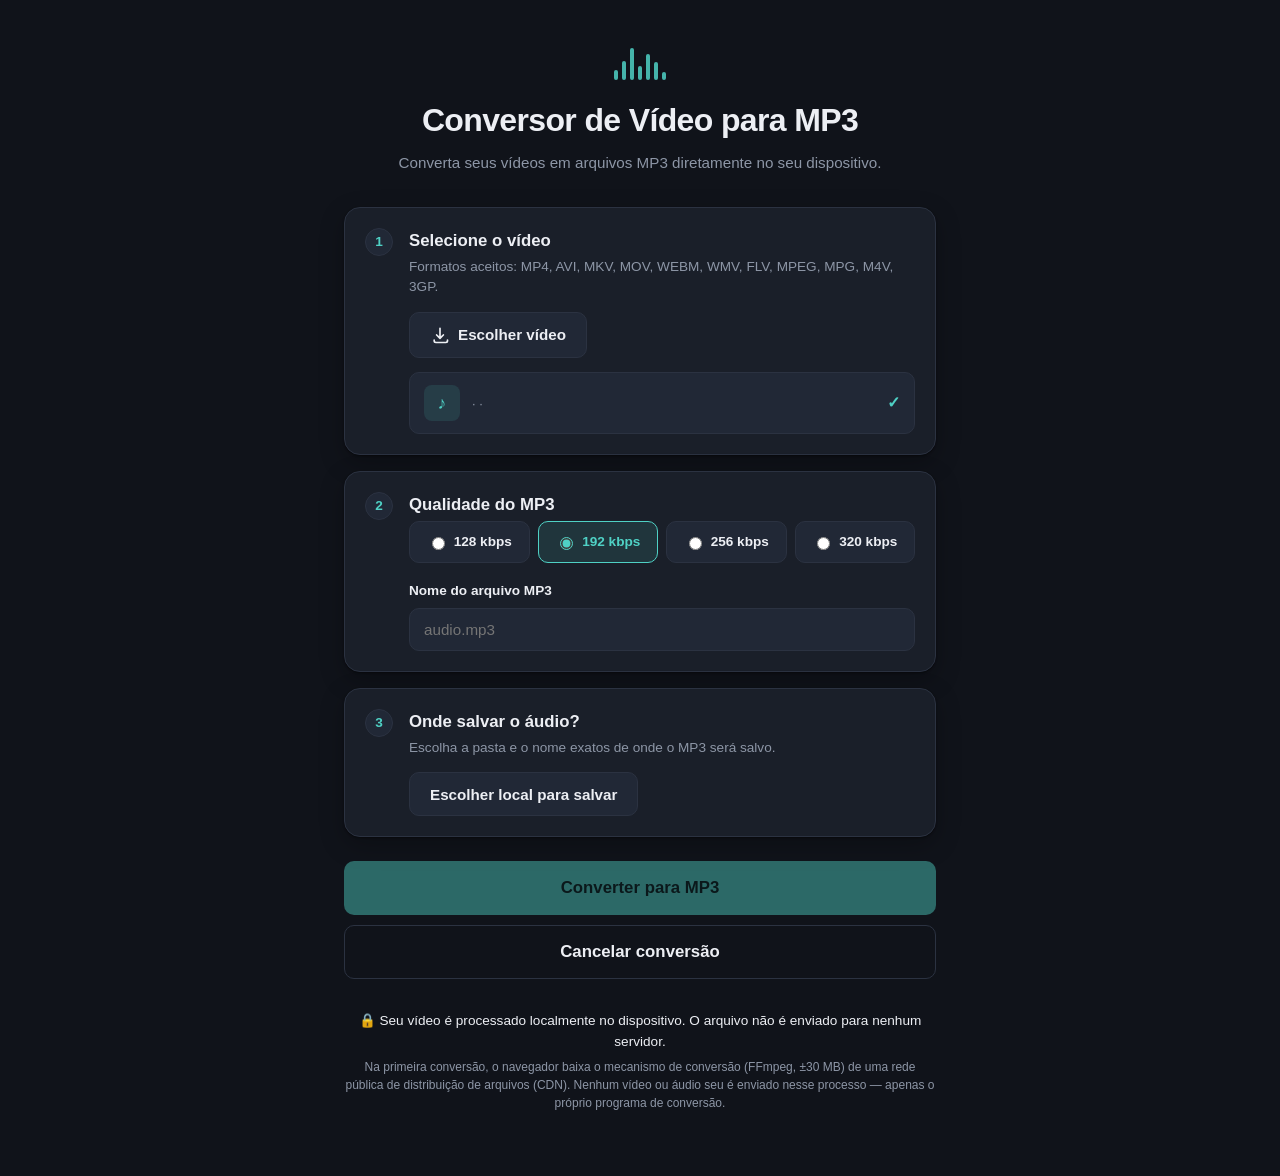
==== index.html @ 525be6db "Add files via upload" ====
<!DOCTYPE html>
<html lang="pt-BR">
<head>
<meta charset="UTF-8">
<meta name="viewport" content="width=device-width, initial-scale=1.0">
<title>Conversor de Vídeo para MP3</title>
<meta name="description" content="Converta vídeos em áudio MP3 diretamente no seu navegador, sem enviar arquivos para nenhum servidor.">
<link rel="stylesheet" href="style.css">
</head>
<body>

<div class="app">

  <!-- Cabeçalho -->
  <header class="app-header">
    <div class="wave" aria-hidden="true">
      <span></span><span></span><span></span><span></span><span></span><span></span><span></span>
    </div>
    <h1>Conversor de Vídeo para MP3</h1>
    <p class="subtitle">Converta seus vídeos em arquivos MP3 diretamente no seu dispositivo.</p>
  </header>

  <!-- Aviso de compatibilidade (oculto por padrão) -->
  <div id="incompatible-banner" class="banner banner-danger" role="alert" hidden>
    <strong>Navegador incompatível.</strong>
    <span id="incompatible-message">Este navegador não tem suporte à conversão local de vídeos. Tente usar uma versão recente do Chrome, Edge ou Firefox.</span>
  </div>

  <main id="app-main">

    <!-- ETAPA 1: Selecionar vídeo -->
    <section class="card step" aria-labelledby="step1-title">
      <div class="step-marker" aria-hidden="true">1</div>
      <div class="step-body">
        <h2 id="step1-title">Selecione o vídeo</h2>
        <p class="hint">Formatos aceitos: MP4, AVI, MKV, MOV, WEBM, WMV, FLV, MPEG, MPG, M4V, 3GP.</p>

        <button type="button" id="btn-choose-video" class="btn btn-secondary">
          <svg viewBox="0 0 24 24" width="20" height="20" aria-hidden="true"><path fill="currentColor" d="M12 3a1 1 0 0 1 1 1v9.59l2.3-2.3a1 1 0 1 1 1.4 1.42l-4 4a1 1 0 0 1-1.4 0l-4-4a1 1 0 1 1 1.4-1.42l2.3 2.3V4a1 1 0 0 1 1-1Zm-7 14a1 1 0 0 1 1 1v1a1 1 0 0 0 1 1h12a1 1 0 0 0 1-1v-1a1 1 0 1 1 2 0v1a3 3 0 0 1-3 3H7a3 3 0 0 1-3-3v-1a1 1 0 0 1 1-1Z"/></svg>
          Escolher vídeo
        </button>
        <input type="file" id="video-input" class="visually-hidden"
               accept="video/*,.mkv,.wmv,.flv,.3gp,.mpg,.mpeg,.m4v,.avi,.mov,.webm,.mp4">

        <div id="file-info" class="file-info" hidden>
          <div class="file-info-icon" aria-hidden="true">♪</div>
          <div class="file-info-details">
            <p class="file-name" id="file-name"></p>
            <p class="file-meta">
              <span id="file-ext"></span> ·
              <span id="file-size"></span> ·
              <span id="file-duration"></span>
            </p>
          </div>
          <div class="file-info-check" aria-hidden="true">✓</div>
        </div>

        <p id="file-error" class="field-error" role="alert" hidden></p>
      </div>
    </section>

    <!-- ETAPA 2: Qualidade -->
    <section class="card step" aria-labelledby="step2-title">
      <div class="step-marker" aria-hidden="true">2</div>
      <div class="step-body">
        <h2 id="step2-title">Qualidade do MP3</h2>
        <div class="quality-options" role="radiogroup" aria-labelledby="step2-title">
          <label class="quality-option">
            <input type="radio" name="quality" value="128k">
            <span>128 kbps</span>
          </label>
          <label class="quality-option">
            <input type="radio" name="quality" value="192k" checked>
            <span>192 kbps</span>
          </label>
          <label class="quality-option">
            <input type="radio" name="quality" value="256k">
            <span>256 kbps</span>
          </label>
          <label class="quality-option">
            <input type="radio" name="quality" value="320k">
            <span>320 kbps</span>
          </label>
        </div>

        <label class="field-label" for="output-filename">Nome do arquivo MP3</label>
        <input type="text" id="output-filename" class="text-input" placeholder="audio.mp3">
      </div>
    </section>

    <!-- ETAPA 3: Onde salvar -->
    <section class="card step" aria-labelledby="step3-title">
      <div class="step-marker" aria-hidden="true">3</div>
      <div class="step-body">
        <h2 id="step3-title">Onde salvar o áudio?</h2>

        <div id="save-fsapi-block">
          <p class="hint">Escolha a pasta e o nome exatos de onde o MP3 será salvo.</p>
          <button type="button" id="btn-choose-folder" class="btn btn-secondary">Escolher local para salvar</button>
          <p id="save-location-status" class="location-status" hidden></p>
        </div>

        <div id="save-fallback-block" class="banner banner-info" hidden>
          Seu navegador não permite escolher a pasta diretamente. O MP3 será baixado através da caixa de downloads do navegador, que pode perguntar onde salvar, dependendo das configurações.
        </div>
      </div>
    </section>

    <!-- Botão principal -->
    <div class="convert-block">
      <button type="button" id="btn-convert" class="btn btn-primary btn-large" disabled>
        <span id="btn-convert-label">Converter para MP3</span>
      </button>
      <button type="button" id="btn-cancel" class="btn btn-outline btn-large" hidden>Cancelar conversão</button>

      <div id="progress-block" class="progress-block" hidden>
        <div class="progress-track" role="progressbar" aria-valuemin="0" aria-valuemax="100" aria-valuenow="0" id="progress-track">
          <div class="progress-fill" id="progress-fill"></div>
        </div>
        <p class="progress-label" id="progress-label" aria-live="polite">Preparando...</p>
      </div>
    </div>

    <p id="convert-error" class="field-error field-error-block" role="alert" hidden></p>

    <!-- Resultado -->
    <section id="result-block" class="card result-card" hidden aria-live="polite">
      <div class="result-icon" aria-hidden="true">✓</div>
      <h2>Conversão concluída!</h2>
      <div class="result-details">
        <p><strong>Arquivo:</strong> <span id="result-name"></span></p>
        <p><strong>Tamanho:</strong> <span id="result-size"></span></p>
        <p><strong>Duração:</strong> <span id="result-duration"></span></p>
      </div>
      <div class="result-actions">
        <button type="button" id="btn-save-mp3" class="btn btn-primary" hidden>Salvar MP3</button>
        <button type="button" id="btn-new-conversion" class="btn btn-outline">Nova conversão</button>
      </div>
    </section>

  </main>

  <footer class="app-footer">
    <p class="privacy-note">
      🔒 Seu vídeo é processado localmente no dispositivo. O arquivo não é enviado para nenhum servidor.
    </p>
    <p class="privacy-note-small">
      Na primeira conversão, o navegador baixa o mecanismo de conversão (FFmpeg, ±30&nbsp;MB) de uma rede pública de distribuição de arquivos (CDN). Nenhum vídeo ou áudio seu é enviado nesse processo — apenas o próprio programa de conversão.
    </p>
  </footer>

</div>

<script type="module" src="script.js"></script>
</body>
</html>
---- style.css ----
/* ============================================
   Tokens
============================================ */
:root {
  --bg: #10131a;
  --surface: #1a1f29;
  --surface-2: #212836;
  --border: #2b3241;
  --text: #edeff4;
  --text-muted: #8d96a6;
  --accent: #4fd1c5;
  --accent-strong: #2dbdaf;
  --accent-contrast: #06201d;
  --warn: #f2a65a;
  --danger: #f2666b;
  --danger-bg: #3a1f22;
  --info-bg: #1c2b36;
  --info-text: #a9d3e6;
  --radius: 10px;
  --radius-lg: 16px;
  --shadow: 0 1px 2px rgba(0, 0, 0, 0.4), 0 8px 24px rgba(0, 0, 0, 0.25);
  --font: -apple-system, BlinkMacSystemFont, "Segoe UI", Roboto, Helvetica, Arial, sans-serif;
}

* { box-sizing: border-box; }

html, body {
  margin: 0;
  padding: 0;
  background: var(--bg);
  color: var(--text);
  font-family: var(--font);
  -webkit-font-smoothing: antialiased;
}

body {
  min-height: 100vh;
  line-height: 1.5;
}

.visually-hidden {
  position: absolute !important;
  width: 1px; height: 1px;
  padding: 0; margin: -1px;
  overflow: hidden;
  clip: rect(0,0,0,0);
  white-space: nowrap;
  border: 0;
}

:focus-visible {
  outline: 2px solid var(--accent);
  outline-offset: 2px;
}

/* ============================================
   Layout
============================================ */
.app {
  max-width: 640px;
  margin: 0 auto;
  padding: 24px 16px 48px;
}

@media (min-width: 640px) {
  .app { padding: 48px 24px 64px; }
}

.app-header {
  text-align: center;
  margin-bottom: 32px;
}

.app-header h1 {
  font-size: clamp(1.5rem, 4vw, 2rem);
  font-weight: 700;
  letter-spacing: -0.02em;
  margin: 0 0 8px;
}

.subtitle {
  color: var(--text-muted);
  margin: 0;
  font-size: 0.95rem;
}

/* Waveform decoration */
.wave {
  display: flex;
  align-items: flex-end;
  justify-content: center;
  gap: 4px;
  height: 32px;
  margin-bottom: 16px;
}
.wave span {
  display: block;
  width: 4px;
  border-radius: 2px;
  background: var(--accent);
  opacity: 0.85;
}
.wave span:nth-child(1) { height: 30%; }
.wave span:nth-child(2) { height: 60%; }
.wave span:nth-child(3) { height: 100%; }
.wave span:nth-child(4) { height: 45%; }
.wave span:nth-child(5) { height: 80%; }
.wave span:nth-child(6) { height: 55%; }
.wave span:nth-child(7) { height: 25%; }

.wave.animating span {
  animation: wave-bounce 0.9s ease-in-out infinite;
}
.wave span:nth-child(1) { animation-delay: 0s; }
.wave span:nth-child(2) { animation-delay: 0.1s; }
.wave span:nth-child(3) { animation-delay: 0.2s; }
.wave span:nth-child(4) { animation-delay: 0.3s; }
.wave span:nth-child(5) { animation-delay: 0.4s; }
.wave span:nth-child(6) { animation-delay: 0.5s; }
.wave span:nth-child(7) { animation-delay: 0.6s; }

@keyframes wave-bounce {
  0%, 100% { transform: scaleY(0.4); }
  50% { transform: scaleY(1); }
}

@media (prefers-reduced-motion: reduce) {
  .wave.animating span { animation: none; }
}

/* ============================================
   Cards / Steps
============================================ */
.card {
  background: var(--surface);
  border: 1px solid var(--border);
  border-radius: var(--radius-lg);
  box-shadow: var(--shadow);
  margin-bottom: 16px;
}

.step {
  display: flex;
  gap: 16px;
  padding: 20px;
}

.step-marker {
  flex: 0 0 auto;
  width: 28px;
  height: 28px;
  border-radius: 50%;
  background: var(--surface-2);
  border: 1px solid var(--border);
  color: var(--accent);
  font-weight: 700;
  font-size: 0.85rem;
  display: flex;
  align-items: center;
  justify-content: center;
}

.step-body { flex: 1 1 auto; min-width: 0; }

.step-body h2 {
  font-size: 1.05rem;
  font-weight: 700;
  margin: 0 0 4px;
}

.hint {
  color: var(--text-muted);
  font-size: 0.85rem;
  margin: 0 0 14px;
}

/* ============================================
   Buttons
============================================ */
.btn {
  display: inline-flex;
  align-items: center;
  justify-content: center;
  gap: 8px;
  font-family: inherit;
  font-size: 0.95rem;
  font-weight: 600;
  border-radius: var(--radius);
  border: 1px solid transparent;
  padding: 12px 20px;
  cursor: pointer;
  transition: background-color 0.15s ease, border-color 0.15s ease, opacity 0.15s ease;
  min-height: 44px;
}

.btn:disabled {
  opacity: 0.45;
  cursor: not-allowed;
}

.btn-secondary {
  background: var(--surface-2);
  border-color: var(--border);
  color: var(--text);
}
.btn-secondary:hover:not(:disabled) { border-color: var(--accent); }

.btn-primary {
  background: var(--accent);
  color: var(--accent-contrast);
}
.btn-primary:hover:not(:disabled) { background: var(--accent-strong); }

.btn-outline {
  background: transparent;
  border-color: var(--border);
  color: var(--text);
}
.btn-outline:hover:not(:disabled) { border-color: var(--text-muted); }

.btn-large {
  width: 100%;
  font-size: 1.05rem;
  padding: 16px 24px;
}

/* ============================================
   File info
============================================ */
.file-info {
  margin-top: 14px;
  display: flex;
  align-items: center;
  gap: 12px;
  padding: 12px 14px;
  background: var(--surface-2);
  border: 1px solid var(--border);
  border-radius: var(--radius);
}

.file-info-icon {
  flex: 0 0 auto;
  width: 36px;
  height: 36px;
  border-radius: 8px;
  background: rgba(79, 209, 197, 0.12);
  color: var(--accent);
  display: flex;
  align-items: center;
  justify-content: center;
  font-size: 1.1rem;
}

.file-info-details { flex: 1 1 auto; min-width: 0; }

.file-name {
  margin: 0;
  font-weight: 600;
  font-size: 0.9rem;
  overflow: hidden;
  text-overflow: ellipsis;
  white-space: nowrap;
}

.file-meta {
  margin: 2px 0 0;
  font-size: 0.8rem;
  color: var(--text-muted);
}

.file-info-check {
  flex: 0 0 auto;
  color: var(--accent);
  font-weight: 700;
}

/* ============================================
   Quality options
============================================ */
.quality-options {
  display: grid;
  grid-template-columns: repeat(2, 1fr);
  gap: 8px;
  margin-bottom: 18px;
}

@media (min-width: 480px) {
  .quality-options { grid-template-columns: repeat(4, 1fr); }
}

.quality-option {
  display: flex;
  align-items: center;
  justify-content: center;
  gap: 6px;
  padding: 10px 8px;
  border: 1px solid var(--border);
  border-radius: var(--radius);
  background: var(--surface-2);
  font-size: 0.85rem;
  font-weight: 600;
  cursor: pointer;
}

.quality-option:has(input:checked) {
  border-color: var(--accent);
  background: rgba(79, 209, 197, 0.12);
  color: var(--accent);
}

.quality-option input {
  accent-color: var(--accent);
}

.field-label {
  display: block;
  font-size: 0.85rem;
  font-weight: 600;
  margin-bottom: 6px;
}

.text-input {
  width: 100%;
  font-family: inherit;
  font-size: 0.95rem;
  padding: 12px 14px;
  border-radius: var(--radius);
  border: 1px solid var(--border);
  background: var(--surface-2);
  color: var(--text);
}

.text-input:focus { border-color: var(--accent); }

/* ============================================
   Save location
============================================ */
.location-status {
  margin: 10px 0 0;
  font-size: 0.85rem;
  color: var(--accent);
  font-weight: 600;
}

/* ============================================
   Banners
============================================ */
.banner {
  padding: 12px 14px;
  border-radius: var(--radius);
  font-size: 0.85rem;
  margin-bottom: 16px;
}

.banner-info {
  background: var(--info-bg);
  color: var(--info-text);
  border: 1px solid rgba(169, 211, 230, 0.2);
}

.banner-danger {
  background: var(--danger-bg);
  color: #ffc2c5;
  border: 1px solid rgba(242, 102, 107, 0.3);
}

/* ============================================
   Convert block / progress
============================================ */
.convert-block {
  display: flex;
  flex-direction: column;
  gap: 10px;
  margin: 24px 0 8px;
}

.progress-block { margin-top: 4px; }

.progress-track {
  height: 10px;
  border-radius: 999px;
  background: var(--surface-2);
  border: 1px solid var(--border);
  overflow: hidden;
}

.progress-fill {
  height: 100%;
  width: 0%;
  background: var(--accent);
  border-radius: 999px;
  transition: width 0.2s ease;
}

.progress-label {
  margin: 8px 0 0;
  font-size: 0.85rem;
  color: var(--text-muted);
  text-align: center;
}

.field-error {
  color: var(--danger);
  font-size: 0.85rem;
  margin: 10px 0 0;
}

.field-error-block {
  text-align: center;
  margin: 0 0 16px;
}

/* ============================================
   Result
============================================ */
.result-card {
  padding: 24px 20px;
  text-align: center;
}

.result-icon {
  width: 48px;
  height: 48px;
  border-radius: 50%;
  background: rgba(79, 209, 197, 0.15);
  color: var(--accent);
  font-size: 1.4rem;
  display: flex;
  align-items: center;
  justify-content: center;
  margin: 0 auto 12px;
}

.result-card h2 {
  margin: 0 0 12px;
  font-size: 1.2rem;
}

.result-details {
  text-align: left;
  background: var(--surface-2);
  border: 1px solid var(--border);
  border-radius: var(--radius);
  padding: 12px 16px;
  margin-bottom: 18px;
}

.result-details p {
  margin: 4px 0;
  font-size: 0.9rem;
}

.result-actions {
  display: flex;
  flex-direction: column;
  gap: 10px;
}

@media (min-width: 480px) {
  .result-actions { flex-direction: row; }
  .result-actions .btn { flex: 1; }
}

/* ============================================
   Footer
============================================ */
.app-footer {
  margin-top: 32px;
  text-align: center;
}

.privacy-note {
  font-size: 0.85rem;
  color: var(--text);
  margin: 0 0 6px;
}

.privacy-note-small {
  font-size: 0.75rem;
  color: var(--text-muted);
  margin: 0;
  line-height: 1.5;
}
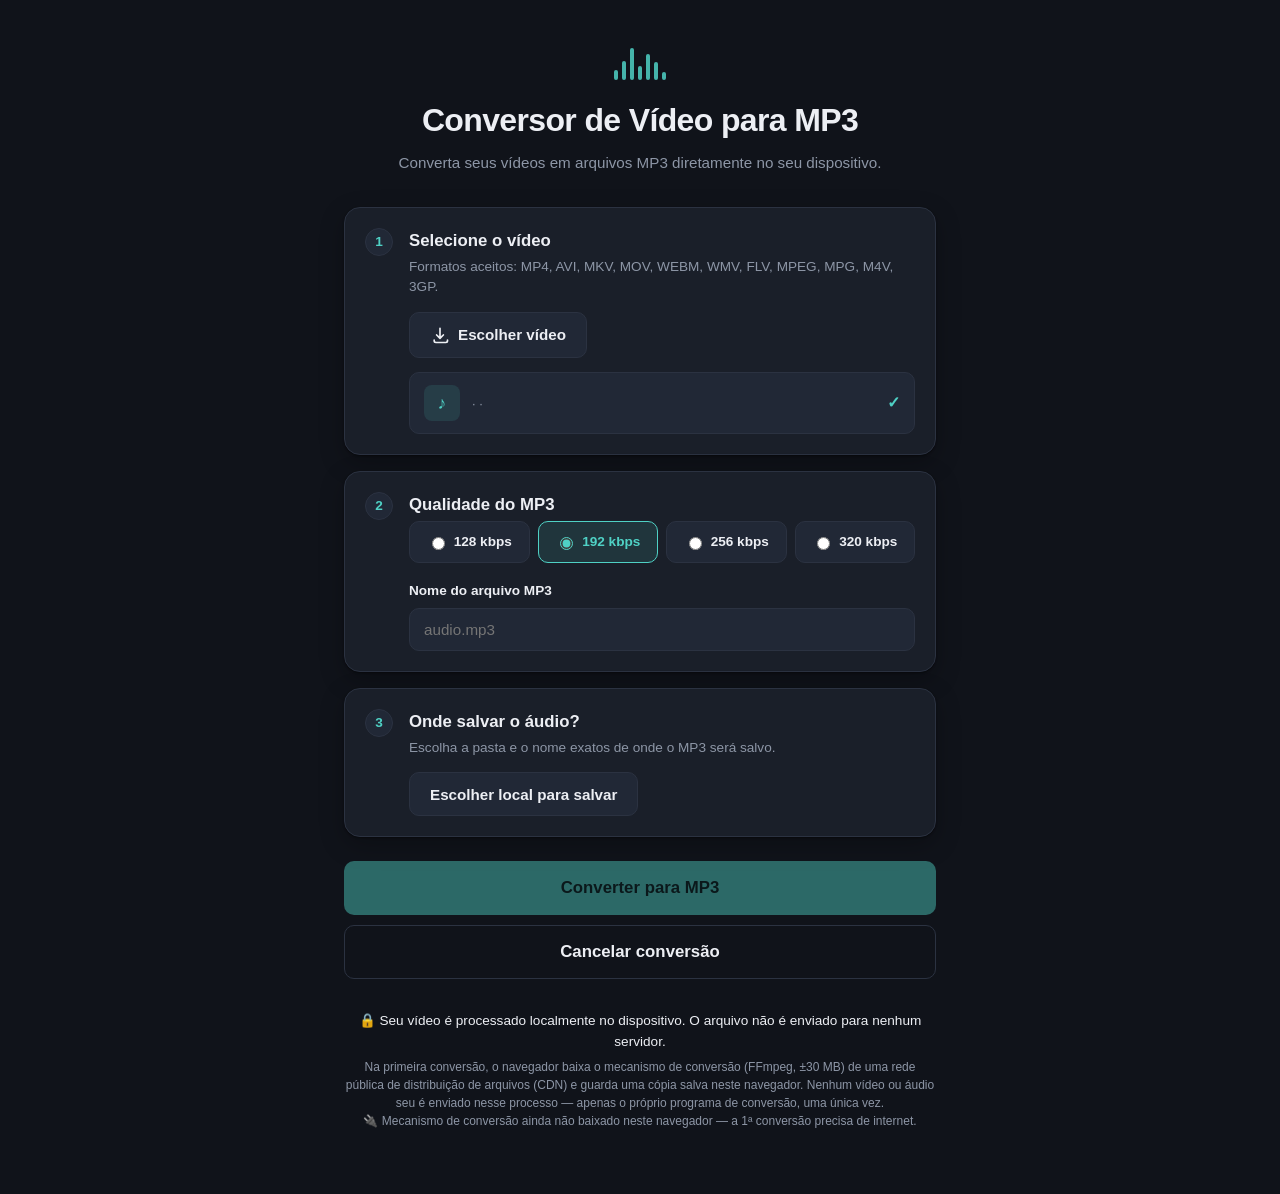
==== commit e925355f: "Rename conversor-video-mp3 (1).html to index.html" ====
--- a/index.html
+++ b/index.html
@@ -5,7 +5,492 @@
 <meta name="viewport" content="width=device-width, initial-scale=1.0">
 <title>Conversor de Vídeo para MP3</title>
 <meta name="description" content="Converta vídeos em áudio MP3 diretamente no seu navegador, sem enviar arquivos para nenhum servidor.">
-<link rel="stylesheet" href="style.css">
+<style>
+/* ============================================
+   Tokens
+============================================ */
+:root {
+  --bg: #10131a;
+  --surface: #1a1f29;
+  --surface-2: #212836;
+  --border: #2b3241;
+  --text: #edeff4;
+  --text-muted: #8d96a6;
+  --accent: #4fd1c5;
+  --accent-strong: #2dbdaf;
+  --accent-contrast: #06201d;
+  --warn: #f2a65a;
+  --danger: #f2666b;
+  --danger-bg: #3a1f22;
+  --info-bg: #1c2b36;
+  --info-text: #a9d3e6;
+  --radius: 10px;
+  --radius-lg: 16px;
+  --shadow: 0 1px 2px rgba(0, 0, 0, 0.4), 0 8px 24px rgba(0, 0, 0, 0.25);
+  --font: -apple-system, BlinkMacSystemFont, "Segoe UI", Roboto, Helvetica, Arial, sans-serif;
+}
+
+* { box-sizing: border-box; }
+
+html, body {
+  margin: 0;
+  padding: 0;
+  background: var(--bg);
+  color: var(--text);
+  font-family: var(--font);
+  -webkit-font-smoothing: antialiased;
+}
+
+body {
+  min-height: 100vh;
+  line-height: 1.5;
+}
+
+.visually-hidden {
+  position: absolute !important;
+  width: 1px; height: 1px;
+  padding: 0; margin: -1px;
+  overflow: hidden;
+  clip: rect(0,0,0,0);
+  white-space: nowrap;
+  border: 0;
+}
+
+:focus-visible {
+  outline: 2px solid var(--accent);
+  outline-offset: 2px;
+}
+
+/* ============================================
+   Layout
+============================================ */
+.app {
+  max-width: 640px;
+  margin: 0 auto;
+  padding: 24px 16px 48px;
+}
+
+@media (min-width: 640px) {
+  .app { padding: 48px 24px 64px; }
+}
+
+.app-header {
+  text-align: center;
+  margin-bottom: 32px;
+}
+
+.app-header h1 {
+  font-size: clamp(1.5rem, 4vw, 2rem);
+  font-weight: 700;
+  letter-spacing: -0.02em;
+  margin: 0 0 8px;
+}
+
+.subtitle {
+  color: var(--text-muted);
+  margin: 0;
+  font-size: 0.95rem;
+}
+
+/* Waveform decoration */
+.wave {
+  display: flex;
+  align-items: flex-end;
+  justify-content: center;
+  gap: 4px;
+  height: 32px;
+  margin-bottom: 16px;
+}
+.wave span {
+  display: block;
+  width: 4px;
+  border-radius: 2px;
+  background: var(--accent);
+  opacity: 0.85;
+}
+.wave span:nth-child(1) { height: 30%; }
+.wave span:nth-child(2) { height: 60%; }
+.wave span:nth-child(3) { height: 100%; }
+.wave span:nth-child(4) { height: 45%; }
+.wave span:nth-child(5) { height: 80%; }
+.wave span:nth-child(6) { height: 55%; }
+.wave span:nth-child(7) { height: 25%; }
+
+.wave.animating span {
+  animation: wave-bounce 0.9s ease-in-out infinite;
+}
+.wave span:nth-child(1) { animation-delay: 0s; }
+.wave span:nth-child(2) { animation-delay: 0.1s; }
+.wave span:nth-child(3) { animation-delay: 0.2s; }
+.wave span:nth-child(4) { animation-delay: 0.3s; }
+.wave span:nth-child(5) { animation-delay: 0.4s; }
+.wave span:nth-child(6) { animation-delay: 0.5s; }
+.wave span:nth-child(7) { animation-delay: 0.6s; }
+
+@keyframes wave-bounce {
+  0%, 100% { transform: scaleY(0.4); }
+  50% { transform: scaleY(1); }
+}
+
+@media (prefers-reduced-motion: reduce) {
+  .wave.animating span { animation: none; }
+}
+
+/* ============================================
+   Cards / Steps
+============================================ */
+.card {
+  background: var(--surface);
+  border: 1px solid var(--border);
+  border-radius: var(--radius-lg);
+  box-shadow: var(--shadow);
+  margin-bottom: 16px;
+}
+
+.step {
+  display: flex;
+  gap: 16px;
+  padding: 20px;
+}
+
+.step-marker {
+  flex: 0 0 auto;
+  width: 28px;
+  height: 28px;
+  border-radius: 50%;
+  background: var(--surface-2);
+  border: 1px solid var(--border);
+  color: var(--accent);
+  font-weight: 700;
+  font-size: 0.85rem;
+  display: flex;
+  align-items: center;
+  justify-content: center;
+}
+
+.step-body { flex: 1 1 auto; min-width: 0; }
+
+.step-body h2 {
+  font-size: 1.05rem;
+  font-weight: 700;
+  margin: 0 0 4px;
+}
+
+.hint {
+  color: var(--text-muted);
+  font-size: 0.85rem;
+  margin: 0 0 14px;
+}
+
+/* ============================================
+   Buttons
+============================================ */
+.btn {
+  display: inline-flex;
+  align-items: center;
+  justify-content: center;
+  gap: 8px;
+  font-family: inherit;
+  font-size: 0.95rem;
+  font-weight: 600;
+  border-radius: var(--radius);
+  border: 1px solid transparent;
+  padding: 12px 20px;
+  cursor: pointer;
+  transition: background-color 0.15s ease, border-color 0.15s ease, opacity 0.15s ease;
+  min-height: 44px;
+}
+
+.btn:disabled {
+  opacity: 0.45;
+  cursor: not-allowed;
+}
+
+.btn-secondary {
+  background: var(--surface-2);
+  border-color: var(--border);
+  color: var(--text);
+}
+.btn-secondary:hover:not(:disabled) { border-color: var(--accent); }
+
+.btn-primary {
+  background: var(--accent);
+  color: var(--accent-contrast);
+}
+.btn-primary:hover:not(:disabled) { background: var(--accent-strong); }
+
+.btn-outline {
+  background: transparent;
+  border-color: var(--border);
+  color: var(--text);
+}
+.btn-outline:hover:not(:disabled) { border-color: var(--text-muted); }
+
+.btn-large {
+  width: 100%;
+  font-size: 1.05rem;
+  padding: 16px 24px;
+}
+
+/* ============================================
+   File info
+============================================ */
+.file-info {
+  margin-top: 14px;
+  display: flex;
+  align-items: center;
+  gap: 12px;
+  padding: 12px 14px;
+  background: var(--surface-2);
+  border: 1px solid var(--border);
+  border-radius: var(--radius);
+}
+
+.file-info-icon {
+  flex: 0 0 auto;
+  width: 36px;
+  height: 36px;
+  border-radius: 8px;
+  background: rgba(79, 209, 197, 0.12);
+  color: var(--accent);
+  display: flex;
+  align-items: center;
+  justify-content: center;
+  font-size: 1.1rem;
+}
+
+.file-info-details { flex: 1 1 auto; min-width: 0; }
+
+.file-name {
+  margin: 0;
+  font-weight: 600;
+  font-size: 0.9rem;
+  overflow: hidden;
+  text-overflow: ellipsis;
+  white-space: nowrap;
+}
+
+.file-meta {
+  margin: 2px 0 0;
+  font-size: 0.8rem;
+  color: var(--text-muted);
+}
+
+.file-info-check {
+  flex: 0 0 auto;
+  color: var(--accent);
+  font-weight: 700;
+}
+
+/* ============================================
+   Quality options
+============================================ */
+.quality-options {
+  display: grid;
+  grid-template-columns: repeat(2, 1fr);
+  gap: 8px;
+  margin-bottom: 18px;
+}
+
+@media (min-width: 480px) {
+  .quality-options { grid-template-columns: repeat(4, 1fr); }
+}
+
+.quality-option {
+  display: flex;
+  align-items: center;
+  justify-content: center;
+  gap: 6px;
+  padding: 10px 8px;
+  border: 1px solid var(--border);
+  border-radius: var(--radius);
+  background: var(--surface-2);
+  font-size: 0.85rem;
+  font-weight: 600;
+  cursor: pointer;
+}
+
+.quality-option:has(input:checked) {
+  border-color: var(--accent);
+  background: rgba(79, 209, 197, 0.12);
+  color: var(--accent);
+}
+
+.quality-option input {
+  accent-color: var(--accent);
+}
+
+.field-label {
+  display: block;
+  font-size: 0.85rem;
+  font-weight: 600;
+  margin-bottom: 6px;
+}
+
+.text-input {
+  width: 100%;
+  font-family: inherit;
+  font-size: 0.95rem;
+  padding: 12px 14px;
+  border-radius: var(--radius);
+  border: 1px solid var(--border);
+  background: var(--surface-2);
+  color: var(--text);
+}
+
+.text-input:focus { border-color: var(--accent); }
+
+/* ============================================
+   Save location
+============================================ */
+.location-status {
+  margin: 10px 0 0;
+  font-size: 0.85rem;
+  color: var(--accent);
+  font-weight: 600;
+}
+
+/* ============================================
+   Banners
+============================================ */
+.banner {
+  padding: 12px 14px;
+  border-radius: var(--radius);
+  font-size: 0.85rem;
+  margin-bottom: 16px;
+}
+
+.banner-info {
+  background: var(--info-bg);
+  color: var(--info-text);
+  border: 1px solid rgba(169, 211, 230, 0.2);
+}
+
+.banner-danger {
+  background: var(--danger-bg);
+  color: #ffc2c5;
+  border: 1px solid rgba(242, 102, 107, 0.3);
+}
+
+/* ============================================
+   Convert block / progress
+============================================ */
+.convert-block {
+  display: flex;
+  flex-direction: column;
+  gap: 10px;
+  margin: 24px 0 8px;
+}
+
+.progress-block { margin-top: 4px; }
+
+.progress-track {
+  height: 10px;
+  border-radius: 999px;
+  background: var(--surface-2);
+  border: 1px solid var(--border);
+  overflow: hidden;
+}
+
+.progress-fill {
+  height: 100%;
+  width: 0%;
+  background: var(--accent);
+  border-radius: 999px;
+  transition: width 0.2s ease;
+}
+
+.progress-label {
+  margin: 8px 0 0;
+  font-size: 0.85rem;
+  color: var(--text-muted);
+  text-align: center;
+}
+
+.field-error {
+  color: var(--danger);
+  font-size: 0.85rem;
+  margin: 10px 0 0;
+}
+
+.field-error-block {
+  text-align: center;
+  margin: 0 0 16px;
+}
+
+/* ============================================
+   Result
+============================================ */
+.result-card {
+  padding: 24px 20px;
+  text-align: center;
+}
+
+.result-icon {
+  width: 48px;
+  height: 48px;
+  border-radius: 50%;
+  background: rgba(79, 209, 197, 0.15);
+  color: var(--accent);
+  font-size: 1.4rem;
+  display: flex;
+  align-items: center;
+  justify-content: center;
+  margin: 0 auto 12px;
+}
+
+.result-card h2 {
+  margin: 0 0 12px;
+  font-size: 1.2rem;
+}
+
+.result-details {
+  text-align: left;
+  background: var(--surface-2);
+  border: 1px solid var(--border);
+  border-radius: var(--radius);
+  padding: 12px 16px;
+  margin-bottom: 18px;
+}
+
+.result-details p {
+  margin: 4px 0;
+  font-size: 0.9rem;
+}
+
+.result-actions {
+  display: flex;
+  flex-direction: column;
+  gap: 10px;
+}
+
+@media (min-width: 480px) {
+  .result-actions { flex-direction: row; }
+  .result-actions .btn { flex: 1; }
+}
+
+/* ============================================
+   Footer
+============================================ */
+.app-footer {
+  margin-top: 32px;
+  text-align: center;
+}
+
+.privacy-note {
+  font-size: 0.85rem;
+  color: var(--text);
+  margin: 0 0 6px;
+}
+
+.privacy-note-small {
+  font-size: 0.75rem;
+  color: var(--text-muted);
+  margin: 0;
+  line-height: 1.5;
+}
+
+</style>
 </head>
 <body>
 
@@ -145,12 +630,681 @@
       🔒 Seu vídeo é processado localmente no dispositivo. O arquivo não é enviado para nenhum servidor.
     </p>
     <p class="privacy-note-small">
-      Na primeira conversão, o navegador baixa o mecanismo de conversão (FFmpeg, ±30&nbsp;MB) de uma rede pública de distribuição de arquivos (CDN). Nenhum vídeo ou áudio seu é enviado nesse processo — apenas o próprio programa de conversão.
+      Na primeira conversão, o navegador baixa o mecanismo de conversão (FFmpeg, ±30&nbsp;MB) de uma rede pública de distribuição de arquivos (CDN) e guarda uma cópia salva neste navegador. Nenhum vídeo ou áudio seu é enviado nesse processo — apenas o próprio programa de conversão, uma única vez.
     </p>
+    <p class="privacy-note-small" id="offline-status">Verificando disponibilidade offline...</p>
   </footer>
 
 </div>
 
-<script type="module" src="script.js"></script>
+<script type="module">
+/* =========================================================================
+   Conversor de Vídeo para MP3
+   - Conversão real de áudio via FFmpeg WebAssembly (processamento 100% local)
+   - Nenhum vídeo/áudio é enviado para servidores; apenas o motor FFmpeg
+     (código, não dados do usuário) é baixado de uma CDN pública, uma única
+     vez, e guardado no armazenamento interno do navegador (IndexedDB) para
+     que as próximas conversões funcionem totalmente offline.
+   ========================================================================= */
+
+/* ---------- Bibliotecas externas utilizadas -----------------------------
+   Apenas @ffmpeg/ffmpeg (0.12.x, um wrapper pequeno em JS), carregado via
+   import() dinâmico a partir da CDN jsdelivr no momento em que o usuário
+   inicia a primeira conversão. Os arquivos pesados do motor (ffmpeg-core.js
+   e ffmpeg-core.wasm, juntos ±30 MB) também vêm da CDN na primeira vez, mas
+   ficam salvos localmente (IndexedDB) depois disso — ver fetchCoreAsset().
+   -------------------------------------------------------------------- */
+const FFMPEG_JS_URL = "https://cdn.jsdelivr.net/npm/@ffmpeg/ffmpeg@0.12.10/dist/esm/index.js";
+const FFMPEG_WORKER_URL = "https://cdn.jsdelivr.net/npm/@ffmpeg/ffmpeg@0.12.10/dist/esm/worker.js";
+const FFMPEG_CORE_BASE = "https://cdn.jsdelivr.net/npm/@ffmpeg/core@0.12.6/dist/esm";
+
+const OFFLINE_DB_NAME = "conversor-mp3-ffmpeg-cache";
+const OFFLINE_DB_STORE = "core-files";
+
+const ALLOWED_EXTENSIONS = [
+  "mp4", "avi", "mkv", "mov", "webm", "wmv", "flv", "mpeg", "mpg", "m4v", "3gp"
+];
+
+const LARGE_FILE_WARNING_BYTES = 1024 * 1024 * 1024; // 1 GB
+
+/* ---------- Referências de elementos ------------------------------------ */
+const el = {
+  incompatibleBanner: document.getElementById("incompatible-banner"),
+  incompatibleMessage: document.getElementById("incompatible-message"),
+
+  btnChooseVideo: document.getElementById("btn-choose-video"),
+  videoInput: document.getElementById("video-input"),
+  fileInfo: document.getElementById("file-info"),
+  fileName: document.getElementById("file-name"),
+  fileExt: document.getElementById("file-ext"),
+  fileSize: document.getElementById("file-size"),
+  fileDuration: document.getElementById("file-duration"),
+  fileError: document.getElementById("file-error"),
+
+  outputFilename: document.getElementById("output-filename"),
+
+  saveFsapiBlock: document.getElementById("save-fsapi-block"),
+  saveFallbackBlock: document.getElementById("save-fallback-block"),
+  btnChooseFolder: document.getElementById("btn-choose-folder"),
+  saveLocationStatus: document.getElementById("save-location-status"),
+
+  btnConvert: document.getElementById("btn-convert"),
+  btnConvertLabel: document.getElementById("btn-convert-label"),
+  btnCancel: document.getElementById("btn-cancel"),
+  progressBlock: document.getElementById("progress-block"),
+  progressTrack: document.getElementById("progress-track"),
+  progressFill: document.getElementById("progress-fill"),
+  progressLabel: document.getElementById("progress-label"),
+  convertError: document.getElementById("convert-error"),
+
+  resultBlock: document.getElementById("result-block"),
+  resultName: document.getElementById("result-name"),
+  resultSize: document.getElementById("result-size"),
+  resultDuration: document.getElementById("result-duration"),
+  btnSaveMp3: document.getElementById("btn-save-mp3"),
+  btnNewConversion: document.getElementById("btn-new-conversion"),
+
+  wave: document.querySelector(".wave"),
+  offlineStatus: document.getElementById("offline-status"),
+};
+
+/* ---------- Estado da aplicação ------------------------------------------ */
+const state = {
+  file: null,
+  fileExt: "",
+  duration: null, // segundos, ou null se desconhecido
+  saveHandle: null, // FileSystemFileHandle, quando disponível
+  isConverting: false,
+  ffmpeg: null, // instância carregada do FFmpeg
+  ffmpegLoaded: false,
+  supportsFsApi: "showSaveFilePicker" in window,
+  lastObjectUrl: null,
+};
+
+/* =========================================================================
+   Utilitários
+   ========================================================================= */
+
+function formatBytes(bytes) {
+  if (!Number.isFinite(bytes)) return "tamanho desconhecido";
+  if (bytes < 1024) return `${bytes} B`;
+  const units = ["KB", "MB", "GB"];
+  let value = bytes;
+  let unitIndex = -1;
+  do {
+    value /= 1024;
+    unitIndex++;
+  } while (value >= 1024 && unitIndex < units.length - 1);
+  return `${value.toFixed(value < 10 ? 2 : 1)} ${units[unitIndex]}`;
+}
+
+function formatDuration(seconds) {
+  if (!Number.isFinite(seconds) || seconds <= 0) return "não disponível";
+  const totalSeconds = Math.round(seconds);
+  const h = Math.floor(totalSeconds / 3600);
+  const m = Math.floor((totalSeconds % 3600) / 60);
+  const s = totalSeconds % 60;
+  const pad = (n) => String(n).padStart(2, "0");
+  return h > 0 ? `${h}:${pad(m)}:${pad(s)}` : `${m}:${pad(s)}`;
+}
+
+function getExtension(filename) {
+  const parts = filename.split(".");
+  if (parts.length < 2) return "";
+  return parts.pop().toLowerCase();
+}
+
+function sanitizeFilename(name) {
+  // Remove separadores de caminho e caracteres problemáticos em nomes de arquivo.
+  let clean = name.replace(/[\\/:*?"<>|]/g, "").trim();
+  if (!clean) clean = "audio";
+  if (!/\.mp3$/i.test(clean)) clean += ".mp3";
+  return clean;
+}
+
+function showFieldError(target, message) {
+  target.textContent = message;
+  target.hidden = false;
+}
+
+function hideFieldError(target) {
+  target.hidden = true;
+  target.textContent = "";
+}
+
+function setWaveAnimating(isAnimating) {
+  el.wave.classList.toggle("animating", isAnimating);
+}
+
+/* =========================================================================
+   Verificação de compatibilidade do navegador
+   ========================================================================= */
+
+function checkBrowserCompatibility() {
+  if (typeof WebAssembly === "undefined") {
+    el.incompatibleMessage.textContent =
+      "Este navegador não tem suporte a WebAssembly, necessário para converter vídeos localmente. Atualize o navegador ou use uma versão recente do Chrome, Edge ou Firefox.";
+    el.incompatibleBanner.hidden = false;
+    el.btnConvert.disabled = true;
+    el.btnChooseVideo.disabled = true;
+    return false;
+  }
+  return true;
+}
+
+/* =========================================================================
+   Seleção do vídeo
+   ========================================================================= */
+
+el.btnChooseVideo.addEventListener("click", () => {
+  el.videoInput.click();
+});
+
+el.videoInput.addEventListener("change", async (event) => {
+  const file = event.target.files && event.target.files[0];
+  // Se o usuário cancelar a caixa de seleção, nenhum evento é disparado com
+  // arquivo vazio de forma relevante aqui; apenas garantimos que nada quebre.
+  if (!file) return;
+
+  hideFieldError(el.fileError);
+
+  const ext = getExtension(file.name);
+  if (!ALLOWED_EXTENSIONS.includes(ext)) {
+    showFieldError(
+      el.fileError,
+      `Formato ".${ext || "desconhecido"}" não suportado. Formatos aceitos: ${ALLOWED_EXTENSIONS.join(", ").toUpperCase()}.`
+    );
+    el.fileInfo.hidden = true;
+    resetVideoState();
+    return;
+  }
+
+  if (file.size === 0) {
+    showFieldError(el.fileError, "Este arquivo parece estar vazio ou corrompido. Escolha outro vídeo.");
+    resetVideoState();
+    return;
+  }
+
+  state.file = file;
+  state.fileExt = ext;
+  state.duration = null;
+
+  el.fileName.textContent = file.name;
+  el.fileExt.textContent = ext.toUpperCase();
+  el.fileSize.textContent = formatBytes(file.size);
+  el.fileDuration.textContent = "calculando duração...";
+  el.fileInfo.hidden = false;
+
+  if (file.size > LARGE_FILE_WARNING_BYTES) {
+    showFieldError(
+      el.fileError,
+      "Este arquivo é bastante grande. Dependendo da memória disponível no dispositivo, a conversão pode falhar ou demorar bastante."
+    );
+  }
+
+  // Nome de saída sugerido
+  const baseName = file.name.replace(/\.[^.]+$/, "");
+  el.outputFilename.value = sanitizeFilename(baseName + ".mp3");
+
+  updateConvertButtonState();
+  await readVideoDuration(file);
+});
+
+function resetVideoState() {
+  state.file = null;
+  state.fileExt = "";
+  state.duration = null;
+  el.videoInput.value = "";
+  updateConvertButtonState();
+}
+
+function readVideoDuration(file) {
+  return new Promise((resolve) => {
+    const videoEl = document.createElement("video");
+    const url = URL.createObjectURL(file);
+    let settled = false;
+
+    const finish = (duration) => {
+      if (settled) return;
+      settled = true;
+      URL.revokeObjectURL(url);
+      state.duration = Number.isFinite(duration) && duration > 0 ? duration : null;
+      el.fileDuration.textContent = formatDuration(state.duration);
+      resolve();
+    };
+
+    videoEl.preload = "metadata";
+    videoEl.onloadedmetadata = () => finish(videoEl.duration);
+    videoEl.onerror = () => finish(null);
+    // Alguns contêineres (ex.: certos MKV/AVI) podem não ser decodificáveis
+    // pelo elemento <video> do navegador, mesmo que o FFmpeg consiga lê-los.
+    videoEl.src = url;
+
+    // Failsafe: não travar a interface caso o evento nunca dispare.
+    setTimeout(() => finish(null), 6000);
+  });
+}
+
+/* =========================================================================
+   Qualidade e nome do arquivo de saída
+   ========================================================================= */
+
+function getSelectedQuality() {
+  const checked = document.querySelector('input[name="quality"]:checked');
+  return checked ? checked.value : "192k";
+}
+
+el.outputFilename.addEventListener("blur", () => {
+  el.outputFilename.value = sanitizeFilename(el.outputFilename.value || "audio");
+});
+
+/* =========================================================================
+   Onde salvar (File System Access API / fallback)
+   ========================================================================= */
+
+function initSaveLocationUI() {
+  if (state.supportsFsApi) {
+    el.saveFsapiBlock.hidden = false;
+    el.saveFallbackBlock.hidden = true;
+  } else {
+    el.saveFsapiBlock.hidden = true;
+    el.saveFallbackBlock.hidden = false;
+  }
+}
+
+el.btnChooseFolder.addEventListener("click", async () => {
+  try {
+    const suggestedName = sanitizeFilename(el.outputFilename.value || "audio");
+    const handle = await window.showSaveFilePicker({
+      suggestedName,
+      types: [
+        {
+          description: "Áudio MP3",
+          accept: { "audio/mpeg": [".mp3"] },
+        },
+      ],
+    });
+    state.saveHandle = handle;
+    el.saveLocationStatus.textContent = `Local selecionado: ${handle.name}`;
+    el.saveLocationStatus.hidden = false;
+    // Mantém o nome do arquivo em sincronia com o escolhido no diálogo.
+    el.outputFilename.value = handle.name;
+  } catch (err) {
+    if (err && err.name === "AbortError") {
+      // Usuário cancelou o diálogo de salvamento: não é um erro, apenas
+      // mantemos o estado anterior sem incomodar o usuário.
+      return;
+    }
+    showFieldError(
+      el.fileError,
+      "Não foi possível abrir o seletor de local para salvar. Você ainda pode converter e usar o botão \"Salvar MP3\" ao final."
+    );
+  }
+});
+
+/* =========================================================================
+   Habilitar/desabilitar botão converter
+   ========================================================================= */
+
+function updateConvertButtonState() {
+  el.btnConvert.disabled = !state.file || state.isConverting;
+}
+
+/* =========================================================================
+   Armazenamento local do motor FFmpeg (IndexedDB) — permite uso offline
+   depois da primeira conversão, independente do cache normal do navegador.
+   ========================================================================= */
+
+function idbOpen() {
+  return new Promise((resolve, reject) => {
+    if (!("indexedDB" in window)) {
+      reject(new Error("IndexedDB indisponível"));
+      return;
+    }
+    const request = indexedDB.open(OFFLINE_DB_NAME, 1);
+    request.onupgradeneeded = () => {
+      request.result.createObjectStore(OFFLINE_DB_STORE);
+    };
+    request.onsuccess = () => resolve(request.result);
+    request.onerror = () => reject(request.error);
+  });
+}
+
+async function idbGetBlob(key) {
+  try {
+    const db = await idbOpen();
+    return await new Promise((resolve) => {
+      const tx = db.transaction(OFFLINE_DB_STORE, "readonly");
+      const req = tx.objectStore(OFFLINE_DB_STORE).get(key);
+      req.onsuccess = () => resolve(req.result || null);
+      req.onerror = () => resolve(null);
+    });
+  } catch (_) {
+    return null;
+  }
+}
+
+async function idbSetBlob(key, blob) {
+  try {
+    const db = await idbOpen();
+    await new Promise((resolve, reject) => {
+      const tx = db.transaction(OFFLINE_DB_STORE, "readwrite");
+      tx.objectStore(OFFLINE_DB_STORE).put(blob, key);
+      tx.oncomplete = () => resolve();
+      tx.onerror = () => reject(tx.error);
+    });
+  } catch (_) {
+    /* Não crítico: se não conseguir salvar, a conversão atual continua normalmente. */
+  }
+}
+
+async function isFfmpegCachedOffline() {
+  const [core, wasm, worker] = await Promise.all([
+    idbGetBlob("ffmpeg-core.js"),
+    idbGetBlob("ffmpeg-core.wasm"),
+    idbGetBlob("ffmpeg-worker.js"),
+  ]);
+  return Boolean(core && wasm && worker);
+}
+
+/* Busca um arquivo do motor: usa a cópia salva localmente se existir; caso
+   contrário, baixa da CDN e guarda uma cópia para a próxima vez. */
+async function fetchCoreAsset(key, url, mimeType, onStatus) {
+  const cached = await idbGetBlob(key);
+  if (cached) {
+    onStatus(`Usando mecanismo de conversão salvo neste navegador (${key})...`);
+    return URL.createObjectURL(cached);
+  }
+
+  onStatus(`Baixando ${key} (apenas na primeira vez, precisa de internet)...`);
+  const response = await fetch(url);
+  if (!response.ok) {
+    throw new Error(`HTTP ${response.status} ao baixar ${key}`);
+  }
+  const rawBlob = await response.blob();
+  const typedBlob = rawBlob.type === mimeType ? rawBlob : new Blob([rawBlob], { type: mimeType });
+
+  idbSetBlob(key, typedBlob); // salva em segundo plano; não bloqueia o uso atual
+
+  return URL.createObjectURL(typedBlob);
+}
+
+/* =========================================================================
+   Carregamento do FFmpeg (sob demanda, apenas na primeira conversão)
+   ========================================================================= */
+
+async function ensureFfmpegLoaded(onStatus) {
+  if (state.ffmpegLoaded && state.ffmpeg) return state.ffmpeg;
+
+  let FFmpeg;
+  try {
+    const ffmpegModule = await import(/* webpackIgnore: true */ FFMPEG_JS_URL);
+    FFmpeg = ffmpegModule.FFmpeg;
+  } catch (err) {
+    throw new AppError(
+      "Não foi possível carregar o componente inicial do conversor. É necessária internet apenas na primeira vez que este app é usado neste navegador."
+    );
+  }
+
+  const ffmpeg = new FFmpeg();
+
+  ffmpeg.on("log", () => {
+    /* Silencioso: logs internos do FFmpeg não são exibidos ao usuário. */
+  });
+
+  try {
+    const coreURL = await fetchCoreAsset(
+      "ffmpeg-core.js",
+      `${FFMPEG_CORE_BASE}/ffmpeg-core.js`,
+      "text/javascript",
+      onStatus
+    );
+    const wasmURL = await fetchCoreAsset(
+      "ffmpeg-core.wasm",
+      `${FFMPEG_CORE_BASE}/ffmpeg-core.wasm`,
+      "application/wasm",
+      onStatus
+    );
+    // O worker também precisa ser carregado a partir de uma cópia local
+    // (blob), pois páginas abertas localmente (origem "null") não têm
+    // permissão para criar Workers apontando diretamente para uma CDN.
+    const classWorkerURL = await fetchCoreAsset(
+      "ffmpeg-worker.js",
+      FFMPEG_WORKER_URL,
+      "text/javascript",
+      onStatus
+    );
+    await ffmpeg.load({ coreURL, wasmURL, classWorkerURL });
+  } catch (err) {
+    console.error("Falha ao carregar o mecanismo de conversão:", err);
+    const detail = err && err.message ? ` (detalhe técnico: ${err.message})` : "";
+    throw new AppError(
+      `Não foi possível preparar o mecanismo de conversão. Ele precisa ser baixado (uma única vez, ±30 MB) na primeira conversão — verifique sua conexão com a internet e tente novamente.${detail}`
+    );
+  }
+
+  state.ffmpeg = ffmpeg;
+  state.ffmpegLoaded = true;
+  updateOfflineStatus();
+  return ffmpeg;
+}
+
+class AppError extends Error {}
+
+/* =========================================================================
+   Conversão
+   ========================================================================= */
+
+el.btnConvert.addEventListener("click", startConversion);
+el.btnCancel.addEventListener("click", cancelConversion);
+
+async function startConversion() {
+  if (!state.file || state.isConverting) return;
+
+  hideFieldError(el.convertError);
+  state.isConverting = true;
+  updateConvertButtonState();
+  el.btnCancel.hidden = false;
+  el.btnConvertLabel.textContent = "Convertendo...";
+  el.progressBlock.hidden = false;
+  setProgress(0, "Preparando...");
+  setWaveAnimating(true);
+
+  const inputName = `input.${state.fileExt || "mp4"}`;
+  const outputFilename = sanitizeFilename(el.outputFilename.value || "audio");
+  const outputName = "output.mp3";
+  const quality = getSelectedQuality();
+
+  try {
+    const ffmpeg = await ensureFfmpegLoaded((msg) => setProgress(0, msg));
+
+    setProgress(2, "Carregando vídeo na memória...");
+    const inputData = new Uint8Array(await state.file.arrayBuffer());
+    await ffmpeg.writeFile(inputName, inputData);
+
+    let lastPercent = 2;
+    const onProgress = ({ progress }) => {
+      if (!Number.isFinite(progress)) return;
+      const percent = Math.max(0, Math.min(100, Math.round(progress * 100)));
+      if (percent >= lastPercent) {
+        lastPercent = percent;
+        setProgress(percent, `Convertendo... ${percent}%`);
+      }
+    };
+    ffmpeg.on("progress", onProgress);
+
+    setProgress(lastPercent, "Extraindo e codificando áudio...");
+    await ffmpeg.exec(["-i", inputName, "-vn", "-b:a", quality, "-y", outputName]);
+
+    ffmpeg.off("progress", onProgress);
+    setProgress(100, "Finalizando...");
+
+    const data = await ffmpeg.readFile(outputName);
+    const mp3Blob = new Blob([data.buffer], { type: "audio/mpeg" });
+
+    // Limpeza dos arquivos temporários na memória virtual do FFmpeg.
+    try {
+      await ffmpeg.deleteFile(inputName);
+      await ffmpeg.deleteFile(outputName);
+    } catch (_) {
+      /* Não crítico se a limpeza falhar. */
+    }
+
+    await handleConversionResult(mp3Blob, outputFilename);
+  } catch (err) {
+    handleConversionError(err);
+  } finally {
+    state.isConverting = false;
+    updateConvertButtonState();
+    el.btnCancel.hidden = true;
+    el.btnConvertLabel.textContent = "Converter para MP3";
+    el.progressBlock.hidden = true;
+    setWaveAnimating(false);
+  }
+}
+
+function setProgress(percent, label) {
+  el.progressFill.style.width = `${percent}%`;
+  el.progressTrack.setAttribute("aria-valuenow", String(percent));
+  el.progressLabel.textContent = label;
+}
+
+async function cancelConversion() {
+  if (!state.isConverting) return;
+  try {
+    if (state.ffmpeg) {
+      state.ffmpeg.terminate();
+    }
+  } catch (_) {
+    /* Ignorado: o objetivo é apenas garantir que o estado seja resetado. */
+  }
+  // Após terminate(), a instância não pode ser reaproveitada.
+  state.ffmpeg = null;
+  state.ffmpegLoaded = false;
+  state.isConverting = false;
+  el.progressBlock.hidden = true;
+  el.btnCancel.hidden = true;
+  el.btnConvertLabel.textContent = "Converter para MP3";
+  setWaveAnimating(false);
+  updateConvertButtonState();
+  showFieldError(el.convertError, "Conversão cancelada.");
+}
+
+function handleConversionError(err) {
+  let message = "Ocorreu um erro inesperado durante a conversão. Tente novamente.";
+
+  if (err instanceof AppError) {
+    message = err.message;
+  } else if (err && typeof err.message === "string") {
+    const msg = err.message.toLowerCase();
+    if (msg.includes("out of memory") || msg.includes("oom") || msg.includes("memory access")) {
+      message = "O navegador ficou sem memória para processar este vídeo. Tente um arquivo menor, feche outras abas ou use um dispositivo com mais memória disponível.";
+    } else if (msg.includes("invalid data") || msg.includes("moov atom") || msg.includes("could not find codec")) {
+      message = "Não foi possível ler o áudio deste vídeo. O arquivo pode estar corrompido ou usar um formato/codec não suportado.";
+    } else if (msg.includes("fetch") || msg.includes("network")) {
+      message = "Falha de conexão ao carregar o mecanismo de conversão. Verifique sua internet e tente novamente.";
+    }
+  }
+
+  showFieldError(el.convertError, message);
+}
+
+/* =========================================================================
+   Resultado e salvamento
+   ========================================================================= */
+
+async function handleConversionResult(blob, filename) {
+  let savedAutomatically = false;
+
+  if (state.saveHandle) {
+    try {
+      const writable = await state.saveHandle.createWritable();
+      await writable.write(blob);
+      await writable.close();
+      savedAutomatically = true;
+    } catch (err) {
+      savedAutomatically = false;
+      showFieldError(
+        el.convertError,
+        "O MP3 foi gerado, mas não foi possível salvá-lo automaticamente no local escolhido. Use o botão \"Salvar MP3\" abaixo."
+      );
+    }
+  }
+
+  if (state.lastObjectUrl) {
+    URL.revokeObjectURL(state.lastObjectUrl);
+  }
+  state.lastObjectUrl = URL.createObjectURL(blob);
+
+  el.resultName.textContent = filename;
+  el.resultSize.textContent = formatBytes(blob.size);
+  el.resultDuration.textContent = formatDuration(state.duration);
+
+  el.btnSaveMp3.hidden = savedAutomatically;
+  el.btnSaveMp3.onclick = () => downloadBlob(state.lastObjectUrl, filename);
+
+  el.resultBlock.hidden = false;
+  el.resultBlock.scrollIntoView({ behavior: "smooth", block: "start" });
+}
+
+function downloadBlob(url, filename) {
+  const a = document.createElement("a");
+  a.href = url;
+  a.download = filename;
+  document.body.appendChild(a);
+  a.click();
+  document.body.removeChild(a);
+}
+
+/* =========================================================================
+   Nova conversão
+   ========================================================================= */
+
+el.btnNewConversion.addEventListener("click", () => {
+  resetVideoState();
+  state.saveHandle = null;
+
+  el.fileInfo.hidden = true;
+  hideFieldError(el.fileError);
+  hideFieldError(el.convertError);
+  el.saveLocationStatus.hidden = true;
+  el.outputFilename.value = "";
+  el.resultBlock.hidden = true;
+
+  if (state.lastObjectUrl) {
+    URL.revokeObjectURL(state.lastObjectUrl);
+    state.lastObjectUrl = null;
+  }
+
+  document.querySelector('input[name="quality"][value="192k"]').checked = true;
+  window.scrollTo({ top: 0, behavior: "smooth" });
+});
+
+/* =========================================================================
+   Inicialização
+   ========================================================================= */
+
+async function updateOfflineStatus() {
+  if (!("indexedDB" in window)) {
+    el.offlineStatus.textContent = "Este navegador não suporta salvar o mecanismo de conversão para uso offline.";
+    return;
+  }
+  const cached = await isFfmpegCachedOffline();
+  el.offlineStatus.textContent = cached
+    ? "✅ Mecanismo de conversão já salvo neste navegador — funciona sem internet."
+    : "🔌 Mecanismo de conversão ainda não baixado neste navegador — a 1ª conversão precisa de internet.";
+}
+
+function init() {
+  const compatible = checkBrowserCompatibility();
+  initSaveLocationUI();
+  updateConvertButtonState();
+  updateOfflineStatus();
+  if (!compatible) return;
+}
+
+init();
+
+</script>
 </body>
 </html>
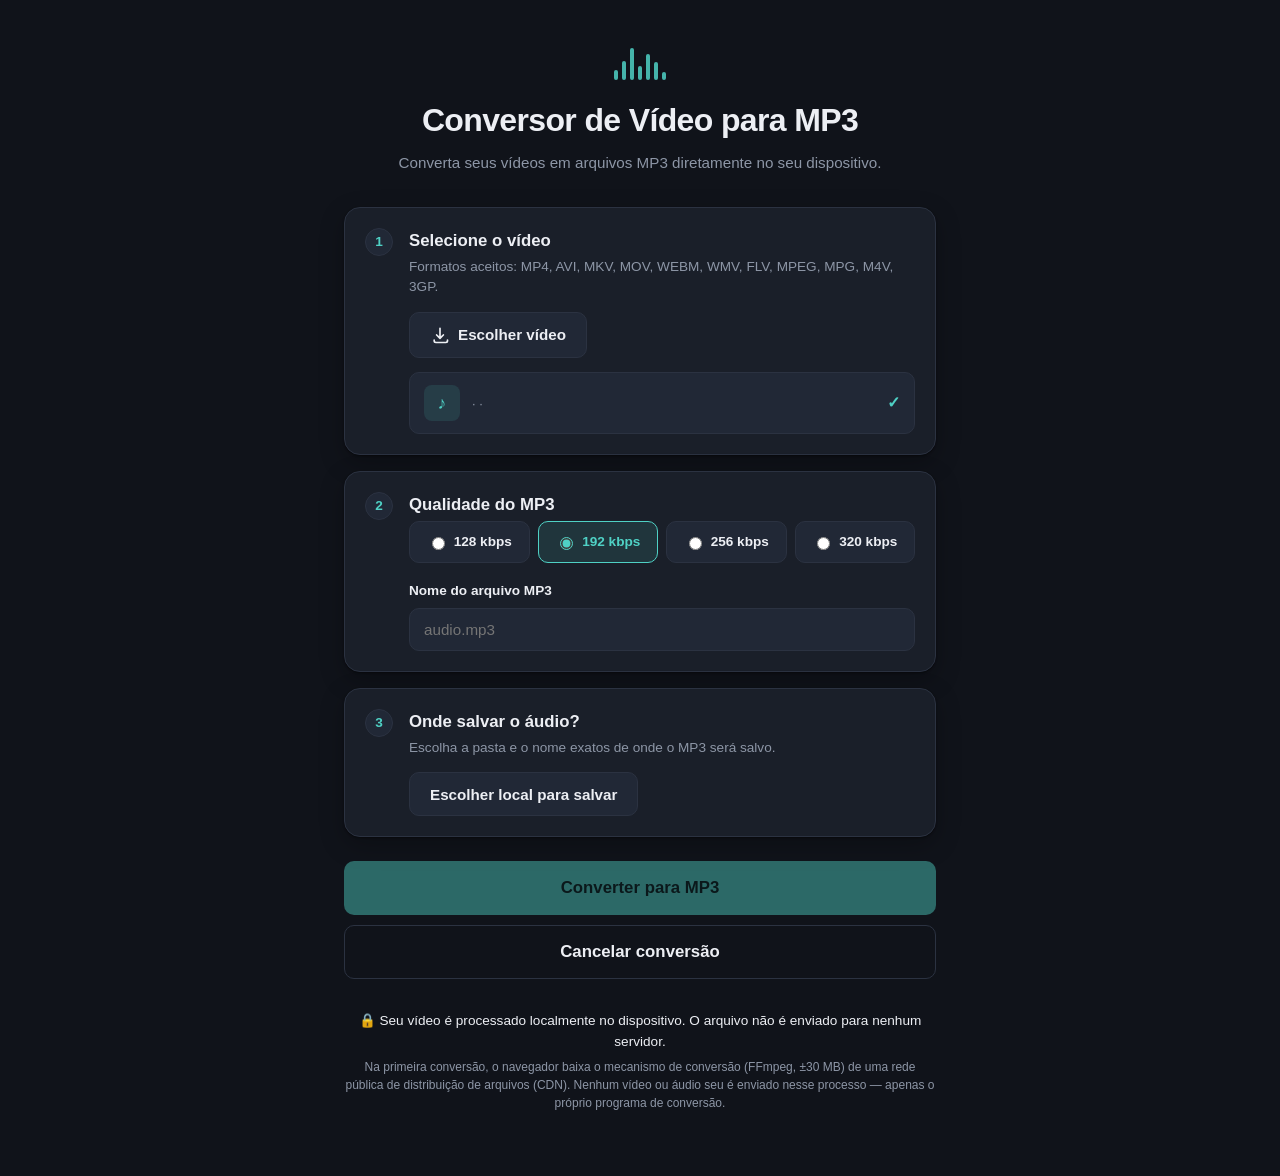
==== commit db37dcdc: "Add files via upload" ====
--- a/index.html
+++ b/index.html
@@ -5,492 +5,7 @@
 <meta name="viewport" content="width=device-width, initial-scale=1.0">
 <title>Conversor de Vídeo para MP3</title>
 <meta name="description" content="Converta vídeos em áudio MP3 diretamente no seu navegador, sem enviar arquivos para nenhum servidor.">
-<style>
-/* ============================================
-   Tokens
-============================================ */
-:root {
-  --bg: #10131a;
-  --surface: #1a1f29;
-  --surface-2: #212836;
-  --border: #2b3241;
-  --text: #edeff4;
-  --text-muted: #8d96a6;
-  --accent: #4fd1c5;
-  --accent-strong: #2dbdaf;
-  --accent-contrast: #06201d;
-  --warn: #f2a65a;
-  --danger: #f2666b;
-  --danger-bg: #3a1f22;
-  --info-bg: #1c2b36;
-  --info-text: #a9d3e6;
-  --radius: 10px;
-  --radius-lg: 16px;
-  --shadow: 0 1px 2px rgba(0, 0, 0, 0.4), 0 8px 24px rgba(0, 0, 0, 0.25);
-  --font: -apple-system, BlinkMacSystemFont, "Segoe UI", Roboto, Helvetica, Arial, sans-serif;
-}
-
-* { box-sizing: border-box; }
-
-html, body {
-  margin: 0;
-  padding: 0;
-  background: var(--bg);
-  color: var(--text);
-  font-family: var(--font);
-  -webkit-font-smoothing: antialiased;
-}
-
-body {
-  min-height: 100vh;
-  line-height: 1.5;
-}
-
-.visually-hidden {
-  position: absolute !important;
-  width: 1px; height: 1px;
-  padding: 0; margin: -1px;
-  overflow: hidden;
-  clip: rect(0,0,0,0);
-  white-space: nowrap;
-  border: 0;
-}
-
-:focus-visible {
-  outline: 2px solid var(--accent);
-  outline-offset: 2px;
-}
-
-/* ============================================
-   Layout
-============================================ */
-.app {
-  max-width: 640px;
-  margin: 0 auto;
-  padding: 24px 16px 48px;
-}
-
-@media (min-width: 640px) {
-  .app { padding: 48px 24px 64px; }
-}
-
-.app-header {
-  text-align: center;
-  margin-bottom: 32px;
-}
-
-.app-header h1 {
-  font-size: clamp(1.5rem, 4vw, 2rem);
-  font-weight: 700;
-  letter-spacing: -0.02em;
-  margin: 0 0 8px;
-}
-
-.subtitle {
-  color: var(--text-muted);
-  margin: 0;
-  font-size: 0.95rem;
-}
-
-/* Waveform decoration */
-.wave {
-  display: flex;
-  align-items: flex-end;
-  justify-content: center;
-  gap: 4px;
-  height: 32px;
-  margin-bottom: 16px;
-}
-.wave span {
-  display: block;
-  width: 4px;
-  border-radius: 2px;
-  background: var(--accent);
-  opacity: 0.85;
-}
-.wave span:nth-child(1) { height: 30%; }
-.wave span:nth-child(2) { height: 60%; }
-.wave span:nth-child(3) { height: 100%; }
-.wave span:nth-child(4) { height: 45%; }
-.wave span:nth-child(5) { height: 80%; }
-.wave span:nth-child(6) { height: 55%; }
-.wave span:nth-child(7) { height: 25%; }
-
-.wave.animating span {
-  animation: wave-bounce 0.9s ease-in-out infinite;
-}
-.wave span:nth-child(1) { animation-delay: 0s; }
-.wave span:nth-child(2) { animation-delay: 0.1s; }
-.wave span:nth-child(3) { animation-delay: 0.2s; }
-.wave span:nth-child(4) { animation-delay: 0.3s; }
-.wave span:nth-child(5) { animation-delay: 0.4s; }
-.wave span:nth-child(6) { animation-delay: 0.5s; }
-.wave span:nth-child(7) { animation-delay: 0.6s; }
-
-@keyframes wave-bounce {
-  0%, 100% { transform: scaleY(0.4); }
-  50% { transform: scaleY(1); }
-}
-
-@media (prefers-reduced-motion: reduce) {
-  .wave.animating span { animation: none; }
-}
-
-/* ============================================
-   Cards / Steps
-============================================ */
-.card {
-  background: var(--surface);
-  border: 1px solid var(--border);
-  border-radius: var(--radius-lg);
-  box-shadow: var(--shadow);
-  margin-bottom: 16px;
-}
-
-.step {
-  display: flex;
-  gap: 16px;
-  padding: 20px;
-}
-
-.step-marker {
-  flex: 0 0 auto;
-  width: 28px;
-  height: 28px;
-  border-radius: 50%;
-  background: var(--surface-2);
-  border: 1px solid var(--border);
-  color: var(--accent);
-  font-weight: 700;
-  font-size: 0.85rem;
-  display: flex;
-  align-items: center;
-  justify-content: center;
-}
-
-.step-body { flex: 1 1 auto; min-width: 0; }
-
-.step-body h2 {
-  font-size: 1.05rem;
-  font-weight: 700;
-  margin: 0 0 4px;
-}
-
-.hint {
-  color: var(--text-muted);
-  font-size: 0.85rem;
-  margin: 0 0 14px;
-}
-
-/* ============================================
-   Buttons
-============================================ */
-.btn {
-  display: inline-flex;
-  align-items: center;
-  justify-content: center;
-  gap: 8px;
-  font-family: inherit;
-  font-size: 0.95rem;
-  font-weight: 600;
-  border-radius: var(--radius);
-  border: 1px solid transparent;
-  padding: 12px 20px;
-  cursor: pointer;
-  transition: background-color 0.15s ease, border-color 0.15s ease, opacity 0.15s ease;
-  min-height: 44px;
-}
-
-.btn:disabled {
-  opacity: 0.45;
-  cursor: not-allowed;
-}
-
-.btn-secondary {
-  background: var(--surface-2);
-  border-color: var(--border);
-  color: var(--text);
-}
-.btn-secondary:hover:not(:disabled) { border-color: var(--accent); }
-
-.btn-primary {
-  background: var(--accent);
-  color: var(--accent-contrast);
-}
-.btn-primary:hover:not(:disabled) { background: var(--accent-strong); }
-
-.btn-outline {
-  background: transparent;
-  border-color: var(--border);
-  color: var(--text);
-}
-.btn-outline:hover:not(:disabled) { border-color: var(--text-muted); }
-
-.btn-large {
-  width: 100%;
-  font-size: 1.05rem;
-  padding: 16px 24px;
-}
-
-/* ============================================
-   File info
-============================================ */
-.file-info {
-  margin-top: 14px;
-  display: flex;
-  align-items: center;
-  gap: 12px;
-  padding: 12px 14px;
-  background: var(--surface-2);
-  border: 1px solid var(--border);
-  border-radius: var(--radius);
-}
-
-.file-info-icon {
-  flex: 0 0 auto;
-  width: 36px;
-  height: 36px;
-  border-radius: 8px;
-  background: rgba(79, 209, 197, 0.12);
-  color: var(--accent);
-  display: flex;
-  align-items: center;
-  justify-content: center;
-  font-size: 1.1rem;
-}
-
-.file-info-details { flex: 1 1 auto; min-width: 0; }
-
-.file-name {
-  margin: 0;
-  font-weight: 600;
-  font-size: 0.9rem;
-  overflow: hidden;
-  text-overflow: ellipsis;
-  white-space: nowrap;
-}
-
-.file-meta {
-  margin: 2px 0 0;
-  font-size: 0.8rem;
-  color: var(--text-muted);
-}
-
-.file-info-check {
-  flex: 0 0 auto;
-  color: var(--accent);
-  font-weight: 700;
-}
-
-/* ============================================
-   Quality options
-============================================ */
-.quality-options {
-  display: grid;
-  grid-template-columns: repeat(2, 1fr);
-  gap: 8px;
-  margin-bottom: 18px;
-}
-
-@media (min-width: 480px) {
-  .quality-options { grid-template-columns: repeat(4, 1fr); }
-}
-
-.quality-option {
-  display: flex;
-  align-items: center;
-  justify-content: center;
-  gap: 6px;
-  padding: 10px 8px;
-  border: 1px solid var(--border);
-  border-radius: var(--radius);
-  background: var(--surface-2);
-  font-size: 0.85rem;
-  font-weight: 600;
-  cursor: pointer;
-}
-
-.quality-option:has(input:checked) {
-  border-color: var(--accent);
-  background: rgba(79, 209, 197, 0.12);
-  color: var(--accent);
-}
-
-.quality-option input {
-  accent-color: var(--accent);
-}
-
-.field-label {
-  display: block;
-  font-size: 0.85rem;
-  font-weight: 600;
-  margin-bottom: 6px;
-}
-
-.text-input {
-  width: 100%;
-  font-family: inherit;
-  font-size: 0.95rem;
-  padding: 12px 14px;
-  border-radius: var(--radius);
-  border: 1px solid var(--border);
-  background: var(--surface-2);
-  color: var(--text);
-}
-
-.text-input:focus { border-color: var(--accent); }
-
-/* ============================================
-   Save location
-============================================ */
-.location-status {
-  margin: 10px 0 0;
-  font-size: 0.85rem;
-  color: var(--accent);
-  font-weight: 600;
-}
-
-/* ============================================
-   Banners
-============================================ */
-.banner {
-  padding: 12px 14px;
-  border-radius: var(--radius);
-  font-size: 0.85rem;
-  margin-bottom: 16px;
-}
-
-.banner-info {
-  background: var(--info-bg);
-  color: var(--info-text);
-  border: 1px solid rgba(169, 211, 230, 0.2);
-}
-
-.banner-danger {
-  background: var(--danger-bg);
-  color: #ffc2c5;
-  border: 1px solid rgba(242, 102, 107, 0.3);
-}
-
-/* ============================================
-   Convert block / progress
-============================================ */
-.convert-block {
-  display: flex;
-  flex-direction: column;
-  gap: 10px;
-  margin: 24px 0 8px;
-}
-
-.progress-block { margin-top: 4px; }
-
-.progress-track {
-  height: 10px;
-  border-radius: 999px;
-  background: var(--surface-2);
-  border: 1px solid var(--border);
-  overflow: hidden;
-}
-
-.progress-fill {
-  height: 100%;
-  width: 0%;
-  background: var(--accent);
-  border-radius: 999px;
-  transition: width 0.2s ease;
-}
-
-.progress-label {
-  margin: 8px 0 0;
-  font-size: 0.85rem;
-  color: var(--text-muted);
-  text-align: center;
-}
-
-.field-error {
-  color: var(--danger);
-  font-size: 0.85rem;
-  margin: 10px 0 0;
-}
-
-.field-error-block {
-  text-align: center;
-  margin: 0 0 16px;
-}
-
-/* ============================================
-   Result
-============================================ */
-.result-card {
-  padding: 24px 20px;
-  text-align: center;
-}
-
-.result-icon {
-  width: 48px;
-  height: 48px;
-  border-radius: 50%;
-  background: rgba(79, 209, 197, 0.15);
-  color: var(--accent);
-  font-size: 1.4rem;
-  display: flex;
-  align-items: center;
-  justify-content: center;
-  margin: 0 auto 12px;
-}
-
-.result-card h2 {
-  margin: 0 0 12px;
-  font-size: 1.2rem;
-}
-
-.result-details {
-  text-align: left;
-  background: var(--surface-2);
-  border: 1px solid var(--border);
-  border-radius: var(--radius);
-  padding: 12px 16px;
-  margin-bottom: 18px;
-}
-
-.result-details p {
-  margin: 4px 0;
-  font-size: 0.9rem;
-}
-
-.result-actions {
-  display: flex;
-  flex-direction: column;
-  gap: 10px;
-}
-
-@media (min-width: 480px) {
-  .result-actions { flex-direction: row; }
-  .result-actions .btn { flex: 1; }
-}
-
-/* ============================================
-   Footer
-============================================ */
-.app-footer {
-  margin-top: 32px;
-  text-align: center;
-}
-
-.privacy-note {
-  font-size: 0.85rem;
-  color: var(--text);
-  margin: 0 0 6px;
-}
-
-.privacy-note-small {
-  font-size: 0.75rem;
-  color: var(--text-muted);
-  margin: 0;
-  line-height: 1.5;
-}
-
-</style>
+<link rel="stylesheet" href="style.css">
 </head>
 <body>
 
@@ -630,681 +145,12 @@
       🔒 Seu vídeo é processado localmente no dispositivo. O arquivo não é enviado para nenhum servidor.
     </p>
     <p class="privacy-note-small">
-      Na primeira conversão, o navegador baixa o mecanismo de conversão (FFmpeg, ±30&nbsp;MB) de uma rede pública de distribuição de arquivos (CDN) e guarda uma cópia salva neste navegador. Nenhum vídeo ou áudio seu é enviado nesse processo — apenas o próprio programa de conversão, uma única vez.
+      Na primeira conversão, o navegador baixa o mecanismo de conversão (FFmpeg, ±30&nbsp;MB) de uma rede pública de distribuição de arquivos (CDN). Nenhum vídeo ou áudio seu é enviado nesse processo — apenas o próprio programa de conversão.
     </p>
-    <p class="privacy-note-small" id="offline-status">Verificando disponibilidade offline...</p>
   </footer>
 
 </div>
 
-<script type="module">
-/* =========================================================================
-   Conversor de Vídeo para MP3
-   - Conversão real de áudio via FFmpeg WebAssembly (processamento 100% local)
-   - Nenhum vídeo/áudio é enviado para servidores; apenas o motor FFmpeg
-     (código, não dados do usuário) é baixado de uma CDN pública, uma única
-     vez, e guardado no armazenamento interno do navegador (IndexedDB) para
-     que as próximas conversões funcionem totalmente offline.
-   ========================================================================= */
-
-/* ---------- Bibliotecas externas utilizadas -----------------------------
-   Apenas @ffmpeg/ffmpeg (0.12.x, um wrapper pequeno em JS), carregado via
-   import() dinâmico a partir da CDN jsdelivr no momento em que o usuário
-   inicia a primeira conversão. Os arquivos pesados do motor (ffmpeg-core.js
-   e ffmpeg-core.wasm, juntos ±30 MB) também vêm da CDN na primeira vez, mas
-   ficam salvos localmente (IndexedDB) depois disso — ver fetchCoreAsset().
-   -------------------------------------------------------------------- */
-const FFMPEG_JS_URL = "https://cdn.jsdelivr.net/npm/@ffmpeg/ffmpeg@0.12.10/dist/esm/index.js";
-const FFMPEG_WORKER_URL = "https://cdn.jsdelivr.net/npm/@ffmpeg/ffmpeg@0.12.10/dist/esm/worker.js";
-const FFMPEG_CORE_BASE = "https://cdn.jsdelivr.net/npm/@ffmpeg/core@0.12.6/dist/esm";
-
-const OFFLINE_DB_NAME = "conversor-mp3-ffmpeg-cache";
-const OFFLINE_DB_STORE = "core-files";
-
-const ALLOWED_EXTENSIONS = [
-  "mp4", "avi", "mkv", "mov", "webm", "wmv", "flv", "mpeg", "mpg", "m4v", "3gp"
-];
-
-const LARGE_FILE_WARNING_BYTES = 1024 * 1024 * 1024; // 1 GB
-
-/* ---------- Referências de elementos ------------------------------------ */
-const el = {
-  incompatibleBanner: document.getElementById("incompatible-banner"),
-  incompatibleMessage: document.getElementById("incompatible-message"),
-
-  btnChooseVideo: document.getElementById("btn-choose-video"),
-  videoInput: document.getElementById("video-input"),
-  fileInfo: document.getElementById("file-info"),
-  fileName: document.getElementById("file-name"),
-  fileExt: document.getElementById("file-ext"),
-  fileSize: document.getElementById("file-size"),
-  fileDuration: document.getElementById("file-duration"),
-  fileError: document.getElementById("file-error"),
-
-  outputFilename: document.getElementById("output-filename"),
-
-  saveFsapiBlock: document.getElementById("save-fsapi-block"),
-  saveFallbackBlock: document.getElementById("save-fallback-block"),
-  btnChooseFolder: document.getElementById("btn-choose-folder"),
-  saveLocationStatus: document.getElementById("save-location-status"),
-
-  btnConvert: document.getElementById("btn-convert"),
-  btnConvertLabel: document.getElementById("btn-convert-label"),
-  btnCancel: document.getElementById("btn-cancel"),
-  progressBlock: document.getElementById("progress-block"),
-  progressTrack: document.getElementById("progress-track"),
-  progressFill: document.getElementById("progress-fill"),
-  progressLabel: document.getElementById("progress-label"),
-  convertError: document.getElementById("convert-error"),
-
-  resultBlock: document.getElementById("result-block"),
-  resultName: document.getElementById("result-name"),
-  resultSize: document.getElementById("result-size"),
-  resultDuration: document.getElementById("result-duration"),
-  btnSaveMp3: document.getElementById("btn-save-mp3"),
-  btnNewConversion: document.getElementById("btn-new-conversion"),
-
-  wave: document.querySelector(".wave"),
-  offlineStatus: document.getElementById("offline-status"),
-};
-
-/* ---------- Estado da aplicação ------------------------------------------ */
-const state = {
-  file: null,
-  fileExt: "",
-  duration: null, // segundos, ou null se desconhecido
-  saveHandle: null, // FileSystemFileHandle, quando disponível
-  isConverting: false,
-  ffmpeg: null, // instância carregada do FFmpeg
-  ffmpegLoaded: false,
-  supportsFsApi: "showSaveFilePicker" in window,
-  lastObjectUrl: null,
-};
-
-/* =========================================================================
-   Utilitários
-   ========================================================================= */
-
-function formatBytes(bytes) {
-  if (!Number.isFinite(bytes)) return "tamanho desconhecido";
-  if (bytes < 1024) return `${bytes} B`;
-  const units = ["KB", "MB", "GB"];
-  let value = bytes;
-  let unitIndex = -1;
-  do {
-    value /= 1024;
-    unitIndex++;
-  } while (value >= 1024 && unitIndex < units.length - 1);
-  return `${value.toFixed(value < 10 ? 2 : 1)} ${units[unitIndex]}`;
-}
-
-function formatDuration(seconds) {
-  if (!Number.isFinite(seconds) || seconds <= 0) return "não disponível";
-  const totalSeconds = Math.round(seconds);
-  const h = Math.floor(totalSeconds / 3600);
-  const m = Math.floor((totalSeconds % 3600) / 60);
-  const s = totalSeconds % 60;
-  const pad = (n) => String(n).padStart(2, "0");
-  return h > 0 ? `${h}:${pad(m)}:${pad(s)}` : `${m}:${pad(s)}`;
-}
-
-function getExtension(filename) {
-  const parts = filename.split(".");
-  if (parts.length < 2) return "";
-  return parts.pop().toLowerCase();
-}
-
-function sanitizeFilename(name) {
-  // Remove separadores de caminho e caracteres problemáticos em nomes de arquivo.
-  let clean = name.replace(/[\\/:*?"<>|]/g, "").trim();
-  if (!clean) clean = "audio";
-  if (!/\.mp3$/i.test(clean)) clean += ".mp3";
-  return clean;
-}
-
-function showFieldError(target, message) {
-  target.textContent = message;
-  target.hidden = false;
-}
-
-function hideFieldError(target) {
-  target.hidden = true;
-  target.textContent = "";
-}
-
-function setWaveAnimating(isAnimating) {
-  el.wave.classList.toggle("animating", isAnimating);
-}
-
-/* =========================================================================
-   Verificação de compatibilidade do navegador
-   ========================================================================= */
-
-function checkBrowserCompatibility() {
-  if (typeof WebAssembly === "undefined") {
-    el.incompatibleMessage.textContent =
-      "Este navegador não tem suporte a WebAssembly, necessário para converter vídeos localmente. Atualize o navegador ou use uma versão recente do Chrome, Edge ou Firefox.";
-    el.incompatibleBanner.hidden = false;
-    el.btnConvert.disabled = true;
-    el.btnChooseVideo.disabled = true;
-    return false;
-  }
-  return true;
-}
-
-/* =========================================================================
-   Seleção do vídeo
-   ========================================================================= */
-
-el.btnChooseVideo.addEventListener("click", () => {
-  el.videoInput.click();
-});
-
-el.videoInput.addEventListener("change", async (event) => {
-  const file = event.target.files && event.target.files[0];
-  // Se o usuário cancelar a caixa de seleção, nenhum evento é disparado com
-  // arquivo vazio de forma relevante aqui; apenas garantimos que nada quebre.
-  if (!file) return;
-
-  hideFieldError(el.fileError);
-
-  const ext = getExtension(file.name);
-  if (!ALLOWED_EXTENSIONS.includes(ext)) {
-    showFieldError(
-      el.fileError,
-      `Formato ".${ext || "desconhecido"}" não suportado. Formatos aceitos: ${ALLOWED_EXTENSIONS.join(", ").toUpperCase()}.`
-    );
-    el.fileInfo.hidden = true;
-    resetVideoState();
-    return;
-  }
-
-  if (file.size === 0) {
-    showFieldError(el.fileError, "Este arquivo parece estar vazio ou corrompido. Escolha outro vídeo.");
-    resetVideoState();
-    return;
-  }
-
-  state.file = file;
-  state.fileExt = ext;
-  state.duration = null;
-
-  el.fileName.textContent = file.name;
-  el.fileExt.textContent = ext.toUpperCase();
-  el.fileSize.textContent = formatBytes(file.size);
-  el.fileDuration.textContent = "calculando duração...";
-  el.fileInfo.hidden = false;
-
-  if (file.size > LARGE_FILE_WARNING_BYTES) {
-    showFieldError(
-      el.fileError,
-      "Este arquivo é bastante grande. Dependendo da memória disponível no dispositivo, a conversão pode falhar ou demorar bastante."
-    );
-  }
-
-  // Nome de saída sugerido
-  const baseName = file.name.replace(/\.[^.]+$/, "");
-  el.outputFilename.value = sanitizeFilename(baseName + ".mp3");
-
-  updateConvertButtonState();
-  await readVideoDuration(file);
-});
-
-function resetVideoState() {
-  state.file = null;
-  state.fileExt = "";
-  state.duration = null;
-  el.videoInput.value = "";
-  updateConvertButtonState();
-}
-
-function readVideoDuration(file) {
-  return new Promise((resolve) => {
-    const videoEl = document.createElement("video");
-    const url = URL.createObjectURL(file);
-    let settled = false;
-
-    const finish = (duration) => {
-      if (settled) return;
-      settled = true;
-      URL.revokeObjectURL(url);
-      state.duration = Number.isFinite(duration) && duration > 0 ? duration : null;
-      el.fileDuration.textContent = formatDuration(state.duration);
-      resolve();
-    };
-
-    videoEl.preload = "metadata";
-    videoEl.onloadedmetadata = () => finish(videoEl.duration);
-    videoEl.onerror = () => finish(null);
-    // Alguns contêineres (ex.: certos MKV/AVI) podem não ser decodificáveis
-    // pelo elemento <video> do navegador, mesmo que o FFmpeg consiga lê-los.
-    videoEl.src = url;
-
-    // Failsafe: não travar a interface caso o evento nunca dispare.
-    setTimeout(() => finish(null), 6000);
-  });
-}
-
-/* =========================================================================
-   Qualidade e nome do arquivo de saída
-   ========================================================================= */
-
-function getSelectedQuality() {
-  const checked = document.querySelector('input[name="quality"]:checked');
-  return checked ? checked.value : "192k";
-}
-
-el.outputFilename.addEventListener("blur", () => {
-  el.outputFilename.value = sanitizeFilename(el.outputFilename.value || "audio");
-});
-
-/* =========================================================================
-   Onde salvar (File System Access API / fallback)
-   ========================================================================= */
-
-function initSaveLocationUI() {
-  if (state.supportsFsApi) {
-    el.saveFsapiBlock.hidden = false;
-    el.saveFallbackBlock.hidden = true;
-  } else {
-    el.saveFsapiBlock.hidden = true;
-    el.saveFallbackBlock.hidden = false;
-  }
-}
-
-el.btnChooseFolder.addEventListener("click", async () => {
-  try {
-    const suggestedName = sanitizeFilename(el.outputFilename.value || "audio");
-    const handle = await window.showSaveFilePicker({
-      suggestedName,
-      types: [
-        {
-          description: "Áudio MP3",
-          accept: { "audio/mpeg": [".mp3"] },
-        },
-      ],
-    });
-    state.saveHandle = handle;
-    el.saveLocationStatus.textContent = `Local selecionado: ${handle.name}`;
-    el.saveLocationStatus.hidden = false;
-    // Mantém o nome do arquivo em sincronia com o escolhido no diálogo.
-    el.outputFilename.value = handle.name;
-  } catch (err) {
-    if (err && err.name === "AbortError") {
-      // Usuário cancelou o diálogo de salvamento: não é um erro, apenas
-      // mantemos o estado anterior sem incomodar o usuário.
-      return;
-    }
-    showFieldError(
-      el.fileError,
-      "Não foi possível abrir o seletor de local para salvar. Você ainda pode converter e usar o botão \"Salvar MP3\" ao final."
-    );
-  }
-});
-
-/* =========================================================================
-   Habilitar/desabilitar botão converter
-   ========================================================================= */
-
-function updateConvertButtonState() {
-  el.btnConvert.disabled = !state.file || state.isConverting;
-}
-
-/* =========================================================================
-   Armazenamento local do motor FFmpeg (IndexedDB) — permite uso offline
-   depois da primeira conversão, independente do cache normal do navegador.
-   ========================================================================= */
-
-function idbOpen() {
-  return new Promise((resolve, reject) => {
-    if (!("indexedDB" in window)) {
-      reject(new Error("IndexedDB indisponível"));
-      return;
-    }
-    const request = indexedDB.open(OFFLINE_DB_NAME, 1);
-    request.onupgradeneeded = () => {
-      request.result.createObjectStore(OFFLINE_DB_STORE);
-    };
-    request.onsuccess = () => resolve(request.result);
-    request.onerror = () => reject(request.error);
-  });
-}
-
-async function idbGetBlob(key) {
-  try {
-    const db = await idbOpen();
-    return await new Promise((resolve) => {
-      const tx = db.transaction(OFFLINE_DB_STORE, "readonly");
-      const req = tx.objectStore(OFFLINE_DB_STORE).get(key);
-      req.onsuccess = () => resolve(req.result || null);
-      req.onerror = () => resolve(null);
-    });
-  } catch (_) {
-    return null;
-  }
-}
-
-async function idbSetBlob(key, blob) {
-  try {
-    const db = await idbOpen();
-    await new Promise((resolve, reject) => {
-      const tx = db.transaction(OFFLINE_DB_STORE, "readwrite");
-      tx.objectStore(OFFLINE_DB_STORE).put(blob, key);
-      tx.oncomplete = () => resolve();
-      tx.onerror = () => reject(tx.error);
-    });
-  } catch (_) {
-    /* Não crítico: se não conseguir salvar, a conversão atual continua normalmente. */
-  }
-}
-
-async function isFfmpegCachedOffline() {
-  const [core, wasm, worker] = await Promise.all([
-    idbGetBlob("ffmpeg-core.js"),
-    idbGetBlob("ffmpeg-core.wasm"),
-    idbGetBlob("ffmpeg-worker.js"),
-  ]);
-  return Boolean(core && wasm && worker);
-}
-
-/* Busca um arquivo do motor: usa a cópia salva localmente se existir; caso
-   contrário, baixa da CDN e guarda uma cópia para a próxima vez. */
-async function fetchCoreAsset(key, url, mimeType, onStatus) {
-  const cached = await idbGetBlob(key);
-  if (cached) {
-    onStatus(`Usando mecanismo de conversão salvo neste navegador (${key})...`);
-    return URL.createObjectURL(cached);
-  }
-
-  onStatus(`Baixando ${key} (apenas na primeira vez, precisa de internet)...`);
-  const response = await fetch(url);
-  if (!response.ok) {
-    throw new Error(`HTTP ${response.status} ao baixar ${key}`);
-  }
-  const rawBlob = await response.blob();
-  const typedBlob = rawBlob.type === mimeType ? rawBlob : new Blob([rawBlob], { type: mimeType });
-
-  idbSetBlob(key, typedBlob); // salva em segundo plano; não bloqueia o uso atual
-
-  return URL.createObjectURL(typedBlob);
-}
-
-/* =========================================================================
-   Carregamento do FFmpeg (sob demanda, apenas na primeira conversão)
-   ========================================================================= */
-
-async function ensureFfmpegLoaded(onStatus) {
-  if (state.ffmpegLoaded && state.ffmpeg) return state.ffmpeg;
-
-  let FFmpeg;
-  try {
-    const ffmpegModule = await import(/* webpackIgnore: true */ FFMPEG_JS_URL);
-    FFmpeg = ffmpegModule.FFmpeg;
-  } catch (err) {
-    throw new AppError(
-      "Não foi possível carregar o componente inicial do conversor. É necessária internet apenas na primeira vez que este app é usado neste navegador."
-    );
-  }
-
-  const ffmpeg = new FFmpeg();
-
-  ffmpeg.on("log", () => {
-    /* Silencioso: logs internos do FFmpeg não são exibidos ao usuário. */
-  });
-
-  try {
-    const coreURL = await fetchCoreAsset(
-      "ffmpeg-core.js",
-      `${FFMPEG_CORE_BASE}/ffmpeg-core.js`,
-      "text/javascript",
-      onStatus
-    );
-    const wasmURL = await fetchCoreAsset(
-      "ffmpeg-core.wasm",
-      `${FFMPEG_CORE_BASE}/ffmpeg-core.wasm`,
-      "application/wasm",
-      onStatus
-    );
-    // O worker também precisa ser carregado a partir de uma cópia local
-    // (blob), pois páginas abertas localmente (origem "null") não têm
-    // permissão para criar Workers apontando diretamente para uma CDN.
-    const classWorkerURL = await fetchCoreAsset(
-      "ffmpeg-worker.js",
-      FFMPEG_WORKER_URL,
-      "text/javascript",
-      onStatus
-    );
-    await ffmpeg.load({ coreURL, wasmURL, classWorkerURL });
-  } catch (err) {
-    console.error("Falha ao carregar o mecanismo de conversão:", err);
-    const detail = err && err.message ? ` (detalhe técnico: ${err.message})` : "";
-    throw new AppError(
-      `Não foi possível preparar o mecanismo de conversão. Ele precisa ser baixado (uma única vez, ±30 MB) na primeira conversão — verifique sua conexão com a internet e tente novamente.${detail}`
-    );
-  }
-
-  state.ffmpeg = ffmpeg;
-  state.ffmpegLoaded = true;
-  updateOfflineStatus();
-  return ffmpeg;
-}
-
-class AppError extends Error {}
-
-/* =========================================================================
-   Conversão
-   ========================================================================= */
-
-el.btnConvert.addEventListener("click", startConversion);
-el.btnCancel.addEventListener("click", cancelConversion);
-
-async function startConversion() {
-  if (!state.file || state.isConverting) return;
-
-  hideFieldError(el.convertError);
-  state.isConverting = true;
-  updateConvertButtonState();
-  el.btnCancel.hidden = false;
-  el.btnConvertLabel.textContent = "Convertendo...";
-  el.progressBlock.hidden = false;
-  setProgress(0, "Preparando...");
-  setWaveAnimating(true);
-
-  const inputName = `input.${state.fileExt || "mp4"}`;
-  const outputFilename = sanitizeFilename(el.outputFilename.value || "audio");
-  const outputName = "output.mp3";
-  const quality = getSelectedQuality();
-
-  try {
-    const ffmpeg = await ensureFfmpegLoaded((msg) => setProgress(0, msg));
-
-    setProgress(2, "Carregando vídeo na memória...");
-    const inputData = new Uint8Array(await state.file.arrayBuffer());
-    await ffmpeg.writeFile(inputName, inputData);
-
-    let lastPercent = 2;
-    const onProgress = ({ progress }) => {
-      if (!Number.isFinite(progress)) return;
-      const percent = Math.max(0, Math.min(100, Math.round(progress * 100)));
-      if (percent >= lastPercent) {
-        lastPercent = percent;
-        setProgress(percent, `Convertendo... ${percent}%`);
-      }
-    };
-    ffmpeg.on("progress", onProgress);
-
-    setProgress(lastPercent, "Extraindo e codificando áudio...");
-    await ffmpeg.exec(["-i", inputName, "-vn", "-b:a", quality, "-y", outputName]);
-
-    ffmpeg.off("progress", onProgress);
-    setProgress(100, "Finalizando...");
-
-    const data = await ffmpeg.readFile(outputName);
-    const mp3Blob = new Blob([data.buffer], { type: "audio/mpeg" });
-
-    // Limpeza dos arquivos temporários na memória virtual do FFmpeg.
-    try {
-      await ffmpeg.deleteFile(inputName);
-      await ffmpeg.deleteFile(outputName);
-    } catch (_) {
-      /* Não crítico se a limpeza falhar. */
-    }
-
-    await handleConversionResult(mp3Blob, outputFilename);
-  } catch (err) {
-    handleConversionError(err);
-  } finally {
-    state.isConverting = false;
-    updateConvertButtonState();
-    el.btnCancel.hidden = true;
-    el.btnConvertLabel.textContent = "Converter para MP3";
-    el.progressBlock.hidden = true;
-    setWaveAnimating(false);
-  }
-}
-
-function setProgress(percent, label) {
-  el.progressFill.style.width = `${percent}%`;
-  el.progressTrack.setAttribute("aria-valuenow", String(percent));
-  el.progressLabel.textContent = label;
-}
-
-async function cancelConversion() {
-  if (!state.isConverting) return;
-  try {
-    if (state.ffmpeg) {
-      state.ffmpeg.terminate();
-    }
-  } catch (_) {
-    /* Ignorado: o objetivo é apenas garantir que o estado seja resetado. */
-  }
-  // Após terminate(), a instância não pode ser reaproveitada.
-  state.ffmpeg = null;
-  state.ffmpegLoaded = false;
-  state.isConverting = false;
-  el.progressBlock.hidden = true;
-  el.btnCancel.hidden = true;
-  el.btnConvertLabel.textContent = "Converter para MP3";
-  setWaveAnimating(false);
-  updateConvertButtonState();
-  showFieldError(el.convertError, "Conversão cancelada.");
-}
-
-function handleConversionError(err) {
-  let message = "Ocorreu um erro inesperado durante a conversão. Tente novamente.";
-
-  if (err instanceof AppError) {
-    message = err.message;
-  } else if (err && typeof err.message === "string") {
-    const msg = err.message.toLowerCase();
-    if (msg.includes("out of memory") || msg.includes("oom") || msg.includes("memory access")) {
-      message = "O navegador ficou sem memória para processar este vídeo. Tente um arquivo menor, feche outras abas ou use um dispositivo com mais memória disponível.";
-    } else if (msg.includes("invalid data") || msg.includes("moov atom") || msg.includes("could not find codec")) {
-      message = "Não foi possível ler o áudio deste vídeo. O arquivo pode estar corrompido ou usar um formato/codec não suportado.";
-    } else if (msg.includes("fetch") || msg.includes("network")) {
-      message = "Falha de conexão ao carregar o mecanismo de conversão. Verifique sua internet e tente novamente.";
-    }
-  }
-
-  showFieldError(el.convertError, message);
-}
-
-/* =========================================================================
-   Resultado e salvamento
-   ========================================================================= */
-
-async function handleConversionResult(blob, filename) {
-  let savedAutomatically = false;
-
-  if (state.saveHandle) {
-    try {
-      const writable = await state.saveHandle.createWritable();
-      await writable.write(blob);
-      await writable.close();
-      savedAutomatically = true;
-    } catch (err) {
-      savedAutomatically = false;
-      showFieldError(
-        el.convertError,
-        "O MP3 foi gerado, mas não foi possível salvá-lo automaticamente no local escolhido. Use o botão \"Salvar MP3\" abaixo."
-      );
-    }
-  }
-
-  if (state.lastObjectUrl) {
-    URL.revokeObjectURL(state.lastObjectUrl);
-  }
-  state.lastObjectUrl = URL.createObjectURL(blob);
-
-  el.resultName.textContent = filename;
-  el.resultSize.textContent = formatBytes(blob.size);
-  el.resultDuration.textContent = formatDuration(state.duration);
-
-  el.btnSaveMp3.hidden = savedAutomatically;
-  el.btnSaveMp3.onclick = () => downloadBlob(state.lastObjectUrl, filename);
-
-  el.resultBlock.hidden = false;
-  el.resultBlock.scrollIntoView({ behavior: "smooth", block: "start" });
-}
-
-function downloadBlob(url, filename) {
-  const a = document.createElement("a");
-  a.href = url;
-  a.download = filename;
-  document.body.appendChild(a);
-  a.click();
-  document.body.removeChild(a);
-}
-
-/* =========================================================================
-   Nova conversão
-   ========================================================================= */
-
-el.btnNewConversion.addEventListener("click", () => {
-  resetVideoState();
-  state.saveHandle = null;
-
-  el.fileInfo.hidden = true;
-  hideFieldError(el.fileError);
-  hideFieldError(el.convertError);
-  el.saveLocationStatus.hidden = true;
-  el.outputFilename.value = "";
-  el.resultBlock.hidden = true;
-
-  if (state.lastObjectUrl) {
-    URL.revokeObjectURL(state.lastObjectUrl);
-    state.lastObjectUrl = null;
-  }
-
-  document.querySelector('input[name="quality"][value="192k"]').checked = true;
-  window.scrollTo({ top: 0, behavior: "smooth" });
-});
-
-/* =========================================================================
-   Inicialização
-   ========================================================================= */
-
-async function updateOfflineStatus() {
-  if (!("indexedDB" in window)) {
-    el.offlineStatus.textContent = "Este navegador não suporta salvar o mecanismo de conversão para uso offline.";
-    return;
-  }
-  const cached = await isFfmpegCachedOffline();
-  el.offlineStatus.textContent = cached
-    ? "✅ Mecanismo de conversão já salvo neste navegador — funciona sem internet."
-    : "🔌 Mecanismo de conversão ainda não baixado neste navegador — a 1ª conversão precisa de internet.";
-}
-
-function init() {
-  const compatible = checkBrowserCompatibility();
-  initSaveLocationUI();
-  updateConvertButtonState();
-  updateOfflineStatus();
-  if (!compatible) return;
-}
-
-init();
-
-</script>
+<script type="module" src="script.js"></script>
 </body>
 </html>
--- a/style.css
+++ b/style.css
@@ -0,0 +1,483 @@
+/* ============================================
+   Tokens
+============================================ */
+:root {
+  --bg: #10131a;
+  --surface: #1a1f29;
+  --surface-2: #212836;
+  --border: #2b3241;
+  --text: #edeff4;
+  --text-muted: #8d96a6;
+  --accent: #4fd1c5;
+  --accent-strong: #2dbdaf;
+  --accent-contrast: #06201d;
+  --warn: #f2a65a;
+  --danger: #f2666b;
+  --danger-bg: #3a1f22;
+  --info-bg: #1c2b36;
+  --info-text: #a9d3e6;
+  --radius: 10px;
+  --radius-lg: 16px;
+  --shadow: 0 1px 2px rgba(0, 0, 0, 0.4), 0 8px 24px rgba(0, 0, 0, 0.25);
+  --font: -apple-system, BlinkMacSystemFont, "Segoe UI", Roboto, Helvetica, Arial, sans-serif;
+}
+
+* { box-sizing: border-box; }
+
+html, body {
+  margin: 0;
+  padding: 0;
+  background: var(--bg);
+  color: var(--text);
+  font-family: var(--font);
+  -webkit-font-smoothing: antialiased;
+}
+
+body {
+  min-height: 100vh;
+  line-height: 1.5;
+}
+
+.visually-hidden {
+  position: absolute !important;
+  width: 1px; height: 1px;
+  padding: 0; margin: -1px;
+  overflow: hidden;
+  clip: rect(0,0,0,0);
+  white-space: nowrap;
+  border: 0;
+}
+
+:focus-visible {
+  outline: 2px solid var(--accent);
+  outline-offset: 2px;
+}
+
+/* ============================================
+   Layout
+============================================ */
+.app {
+  max-width: 640px;
+  margin: 0 auto;
+  padding: 24px 16px 48px;
+}
+
+@media (min-width: 640px) {
+  .app { padding: 48px 24px 64px; }
+}
+
+.app-header {
+  text-align: center;
+  margin-bottom: 32px;
+}
+
+.app-header h1 {
+  font-size: clamp(1.5rem, 4vw, 2rem);
+  font-weight: 700;
+  letter-spacing: -0.02em;
+  margin: 0 0 8px;
+}
+
+.subtitle {
+  color: var(--text-muted);
+  margin: 0;
+  font-size: 0.95rem;
+}
+
+/* Waveform decoration */
+.wave {
+  display: flex;
+  align-items: flex-end;
+  justify-content: center;
+  gap: 4px;
+  height: 32px;
+  margin-bottom: 16px;
+}
+.wave span {
+  display: block;
+  width: 4px;
+  border-radius: 2px;
+  background: var(--accent);
+  opacity: 0.85;
+}
+.wave span:nth-child(1) { height: 30%; }
+.wave span:nth-child(2) { height: 60%; }
+.wave span:nth-child(3) { height: 100%; }
+.wave span:nth-child(4) { height: 45%; }
+.wave span:nth-child(5) { height: 80%; }
+.wave span:nth-child(6) { height: 55%; }
+.wave span:nth-child(7) { height: 25%; }
+
+.wave.animating span {
+  animation: wave-bounce 0.9s ease-in-out infinite;
+}
+.wave span:nth-child(1) { animation-delay: 0s; }
+.wave span:nth-child(2) { animation-delay: 0.1s; }
+.wave span:nth-child(3) { animation-delay: 0.2s; }
+.wave span:nth-child(4) { animation-delay: 0.3s; }
+.wave span:nth-child(5) { animation-delay: 0.4s; }
+.wave span:nth-child(6) { animation-delay: 0.5s; }
+.wave span:nth-child(7) { animation-delay: 0.6s; }
+
+@keyframes wave-bounce {
+  0%, 100% { transform: scaleY(0.4); }
+  50% { transform: scaleY(1); }
+}
+
+@media (prefers-reduced-motion: reduce) {
+  .wave.animating span { animation: none; }
+}
+
+/* ============================================
+   Cards / Steps
+============================================ */
+.card {
+  background: var(--surface);
+  border: 1px solid var(--border);
+  border-radius: var(--radius-lg);
+  box-shadow: var(--shadow);
+  margin-bottom: 16px;
+}
+
+.step {
+  display: flex;
+  gap: 16px;
+  padding: 20px;
+}
+
+.step-marker {
+  flex: 0 0 auto;
+  width: 28px;
+  height: 28px;
+  border-radius: 50%;
+  background: var(--surface-2);
+  border: 1px solid var(--border);
+  color: var(--accent);
+  font-weight: 700;
+  font-size: 0.85rem;
+  display: flex;
+  align-items: center;
+  justify-content: center;
+}
+
+.step-body { flex: 1 1 auto; min-width: 0; }
+
+.step-body h2 {
+  font-size: 1.05rem;
+  font-weight: 700;
+  margin: 0 0 4px;
+}
+
+.hint {
+  color: var(--text-muted);
+  font-size: 0.85rem;
+  margin: 0 0 14px;
+}
+
+/* ============================================
+   Buttons
+============================================ */
+.btn {
+  display: inline-flex;
+  align-items: center;
+  justify-content: center;
+  gap: 8px;
+  font-family: inherit;
+  font-size: 0.95rem;
+  font-weight: 600;
+  border-radius: var(--radius);
+  border: 1px solid transparent;
+  padding: 12px 20px;
+  cursor: pointer;
+  transition: background-color 0.15s ease, border-color 0.15s ease, opacity 0.15s ease;
+  min-height: 44px;
+}
+
+.btn:disabled {
+  opacity: 0.45;
+  cursor: not-allowed;
+}
+
+.btn-secondary {
+  background: var(--surface-2);
+  border-color: var(--border);
+  color: var(--text);
+}
+.btn-secondary:hover:not(:disabled) { border-color: var(--accent); }
+
+.btn-primary {
+  background: var(--accent);
+  color: var(--accent-contrast);
+}
+.btn-primary:hover:not(:disabled) { background: var(--accent-strong); }
+
+.btn-outline {
+  background: transparent;
+  border-color: var(--border);
+  color: var(--text);
+}
+.btn-outline:hover:not(:disabled) { border-color: var(--text-muted); }
+
+.btn-large {
+  width: 100%;
+  font-size: 1.05rem;
+  padding: 16px 24px;
+}
+
+/* ============================================
+   File info
+============================================ */
+.file-info {
+  margin-top: 14px;
+  display: flex;
+  align-items: center;
+  gap: 12px;
+  padding: 12px 14px;
+  background: var(--surface-2);
+  border: 1px solid var(--border);
+  border-radius: var(--radius);
+}
+
+.file-info-icon {
+  flex: 0 0 auto;
+  width: 36px;
+  height: 36px;
+  border-radius: 8px;
+  background: rgba(79, 209, 197, 0.12);
+  color: var(--accent);
+  display: flex;
+  align-items: center;
+  justify-content: center;
+  font-size: 1.1rem;
+}
+
+.file-info-details { flex: 1 1 auto; min-width: 0; }
+
+.file-name {
+  margin: 0;
+  font-weight: 600;
+  font-size: 0.9rem;
+  overflow: hidden;
+  text-overflow: ellipsis;
+  white-space: nowrap;
+}
+
+.file-meta {
+  margin: 2px 0 0;
+  font-size: 0.8rem;
+  color: var(--text-muted);
+}
+
+.file-info-check {
+  flex: 0 0 auto;
+  color: var(--accent);
+  font-weight: 700;
+}
+
+/* ============================================
+   Quality options
+============================================ */
+.quality-options {
+  display: grid;
+  grid-template-columns: repeat(2, 1fr);
+  gap: 8px;
+  margin-bottom: 18px;
+}
+
+@media (min-width: 480px) {
+  .quality-options { grid-template-columns: repeat(4, 1fr); }
+}
+
+.quality-option {
+  display: flex;
+  align-items: center;
+  justify-content: center;
+  gap: 6px;
+  padding: 10px 8px;
+  border: 1px solid var(--border);
+  border-radius: var(--radius);
+  background: var(--surface-2);
+  font-size: 0.85rem;
+  font-weight: 600;
+  cursor: pointer;
+}
+
+.quality-option:has(input:checked) {
+  border-color: var(--accent);
+  background: rgba(79, 209, 197, 0.12);
+  color: var(--accent);
+}
+
+.quality-option input {
+  accent-color: var(--accent);
+}
+
+.field-label {
+  display: block;
+  font-size: 0.85rem;
+  font-weight: 600;
+  margin-bottom: 6px;
+}
+
+.text-input {
+  width: 100%;
+  font-family: inherit;
+  font-size: 0.95rem;
+  padding: 12px 14px;
+  border-radius: var(--radius);
+  border: 1px solid var(--border);
+  background: var(--surface-2);
+  color: var(--text);
+}
+
+.text-input:focus { border-color: var(--accent); }
+
+/* ============================================
+   Save location
+============================================ */
+.location-status {
+  margin: 10px 0 0;
+  font-size: 0.85rem;
+  color: var(--accent);
+  font-weight: 600;
+}
+
+/* ============================================
+   Banners
+============================================ */
+.banner {
+  padding: 12px 14px;
+  border-radius: var(--radius);
+  font-size: 0.85rem;
+  margin-bottom: 16px;
+}
+
+.banner-info {
+  background: var(--info-bg);
+  color: var(--info-text);
+  border: 1px solid rgba(169, 211, 230, 0.2);
+}
+
+.banner-danger {
+  background: var(--danger-bg);
+  color: #ffc2c5;
+  border: 1px solid rgba(242, 102, 107, 0.3);
+}
+
+/* ============================================
+   Convert block / progress
+============================================ */
+.convert-block {
+  display: flex;
+  flex-direction: column;
+  gap: 10px;
+  margin: 24px 0 8px;
+}
+
+.progress-block { margin-top: 4px; }
+
+.progress-track {
+  height: 10px;
+  border-radius: 999px;
+  background: var(--surface-2);
+  border: 1px solid var(--border);
+  overflow: hidden;
+}
+
+.progress-fill {
+  height: 100%;
+  width: 0%;
+  background: var(--accent);
+  border-radius: 999px;
+  transition: width 0.2s ease;
+}
+
+.progress-label {
+  margin: 8px 0 0;
+  font-size: 0.85rem;
+  color: var(--text-muted);
+  text-align: center;
+}
+
+.field-error {
+  color: var(--danger);
+  font-size: 0.85rem;
+  margin: 10px 0 0;
+}
+
+.field-error-block {
+  text-align: center;
+  margin: 0 0 16px;
+}
+
+/* ============================================
+   Result
+============================================ */
+.result-card {
+  padding: 24px 20px;
+  text-align: center;
+}
+
+.result-icon {
+  width: 48px;
+  height: 48px;
+  border-radius: 50%;
+  background: rgba(79, 209, 197, 0.15);
+  color: var(--accent);
+  font-size: 1.4rem;
+  display: flex;
+  align-items: center;
+  justify-content: center;
+  margin: 0 auto 12px;
+}
+
+.result-card h2 {
+  margin: 0 0 12px;
+  font-size: 1.2rem;
+}
+
+.result-details {
+  text-align: left;
+  background: var(--surface-2);
+  border: 1px solid var(--border);
+  border-radius: var(--radius);
+  padding: 12px 16px;
+  margin-bottom: 18px;
+}
+
+.result-details p {
+  margin: 4px 0;
+  font-size: 0.9rem;
+}
+
+.result-actions {
+  display: flex;
+  flex-direction: column;
+  gap: 10px;
+}
+
+@media (min-width: 480px) {
+  .result-actions { flex-direction: row; }
+  .result-actions .btn { flex: 1; }
+}
+
+/* ============================================
+   Footer
+============================================ */
+.app-footer {
+  margin-top: 32px;
+  text-align: center;
+}
+
+.privacy-note {
+  font-size: 0.85rem;
+  color: var(--text);
+  margin: 0 0 6px;
+}
+
+.privacy-note-small {
+  font-size: 0.75rem;
+  color: var(--text-muted);
+  margin: 0;
+  line-height: 1.5;
+}
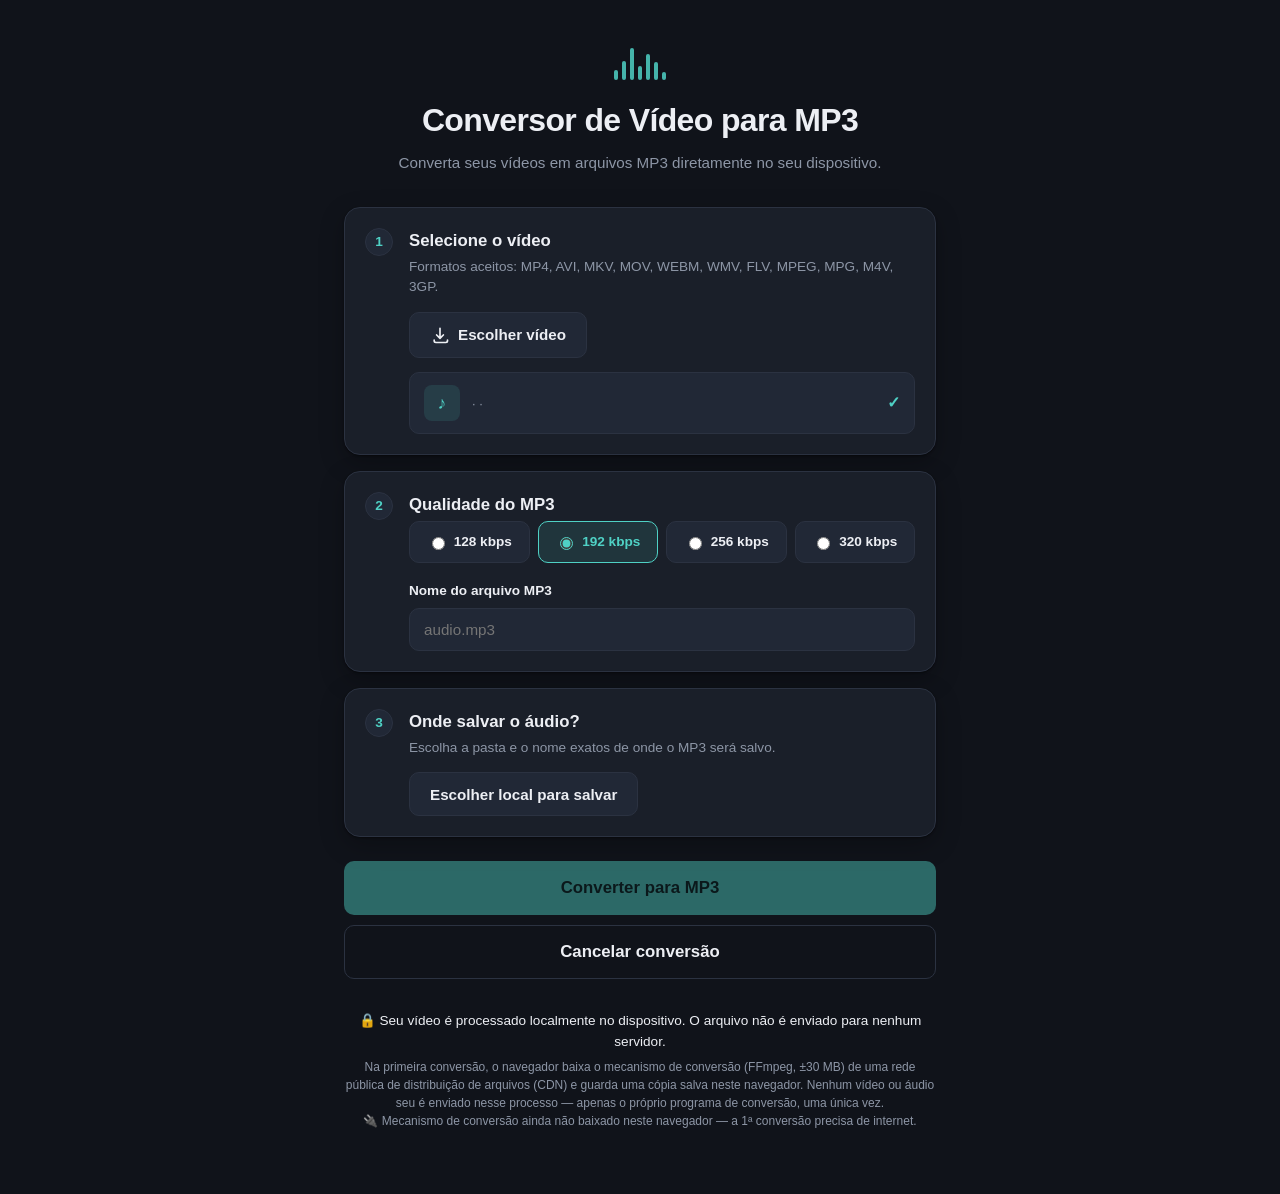
==== commit 67719ff7: "Add files via upload" ====
--- a/index.html
+++ b/index.html
@@ -145,8 +145,9 @@
       🔒 Seu vídeo é processado localmente no dispositivo. O arquivo não é enviado para nenhum servidor.
     </p>
     <p class="privacy-note-small">
-      Na primeira conversão, o navegador baixa o mecanismo de conversão (FFmpeg, ±30&nbsp;MB) de uma rede pública de distribuição de arquivos (CDN). Nenhum vídeo ou áudio seu é enviado nesse processo — apenas o próprio programa de conversão.
+      Na primeira conversão, o navegador baixa o mecanismo de conversão (FFmpeg, ±30&nbsp;MB) de uma rede pública de distribuição de arquivos (CDN) e guarda uma cópia salva neste navegador. Nenhum vídeo ou áudio seu é enviado nesse processo — apenas o próprio programa de conversão, uma única vez.
     </p>
+    <p class="privacy-note-small" id="offline-status">Verificando disponibilidade offline...</p>
   </footer>
 
 </div>
